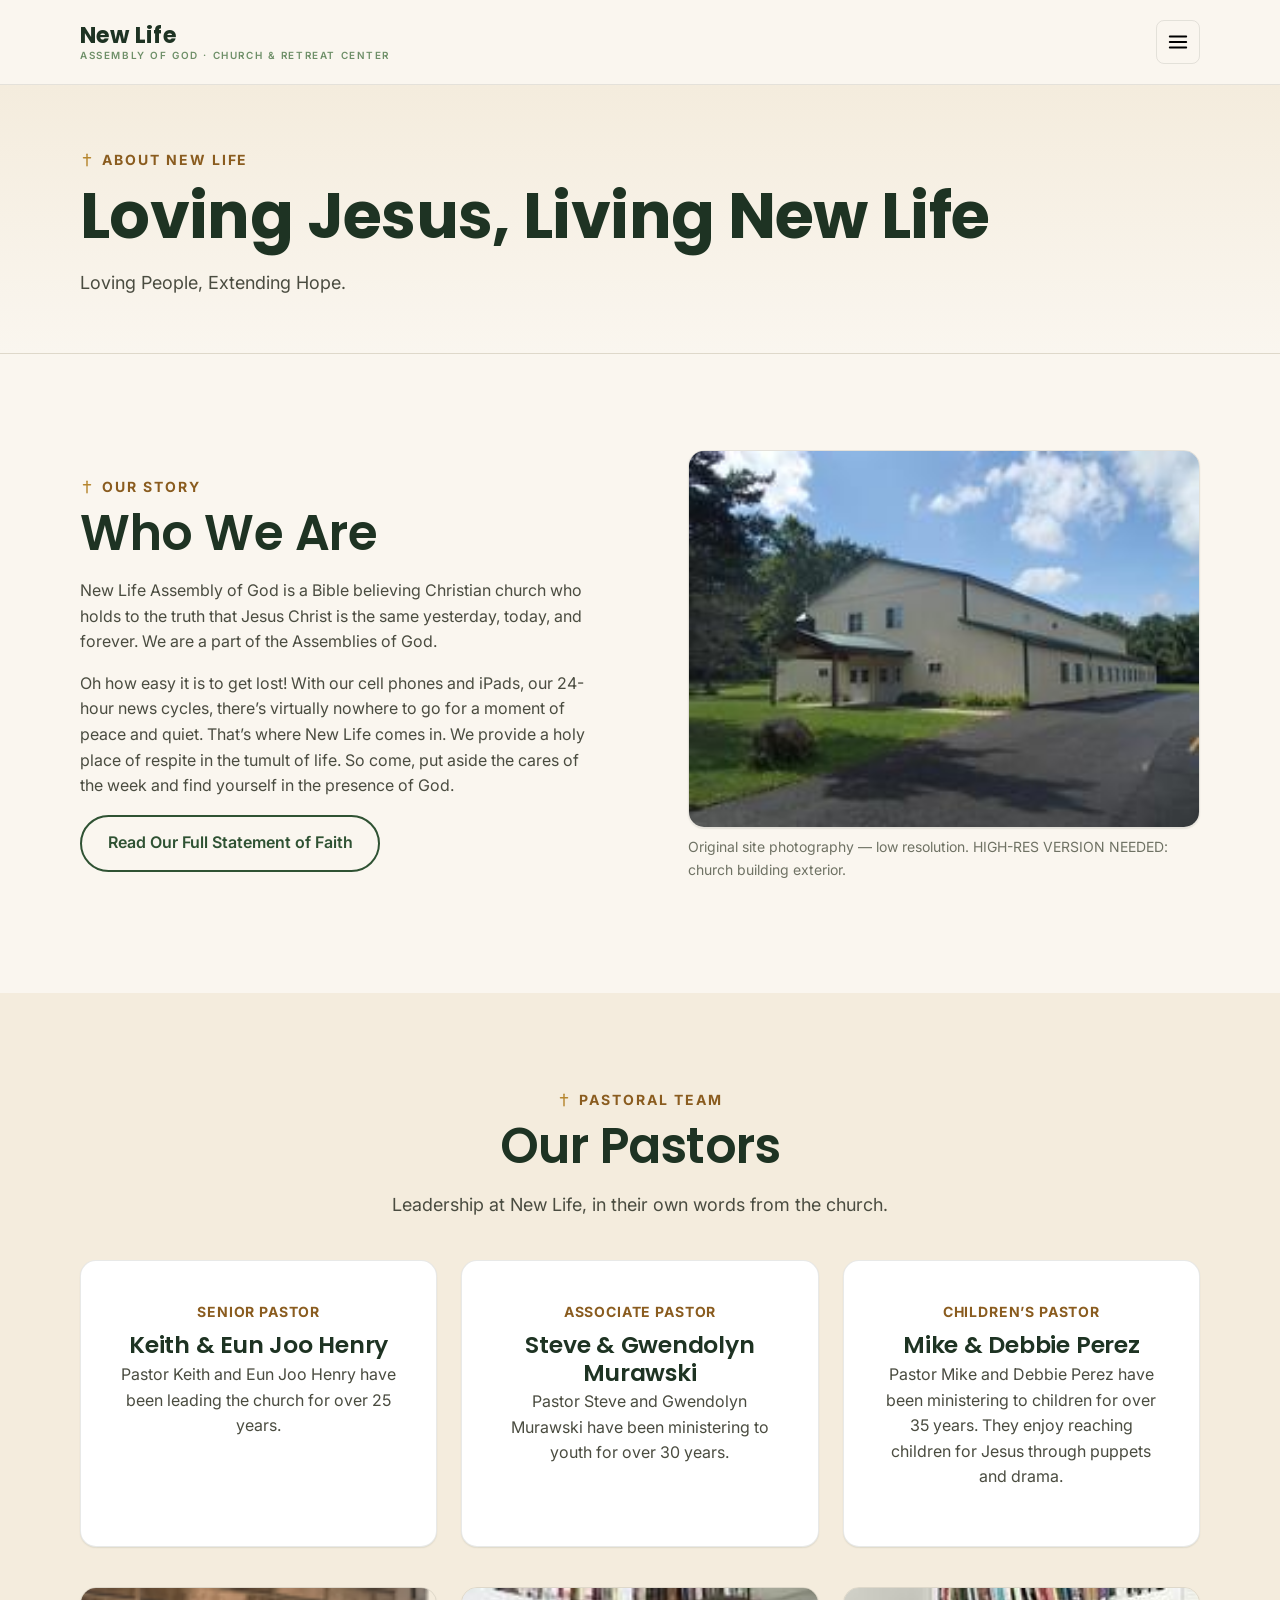
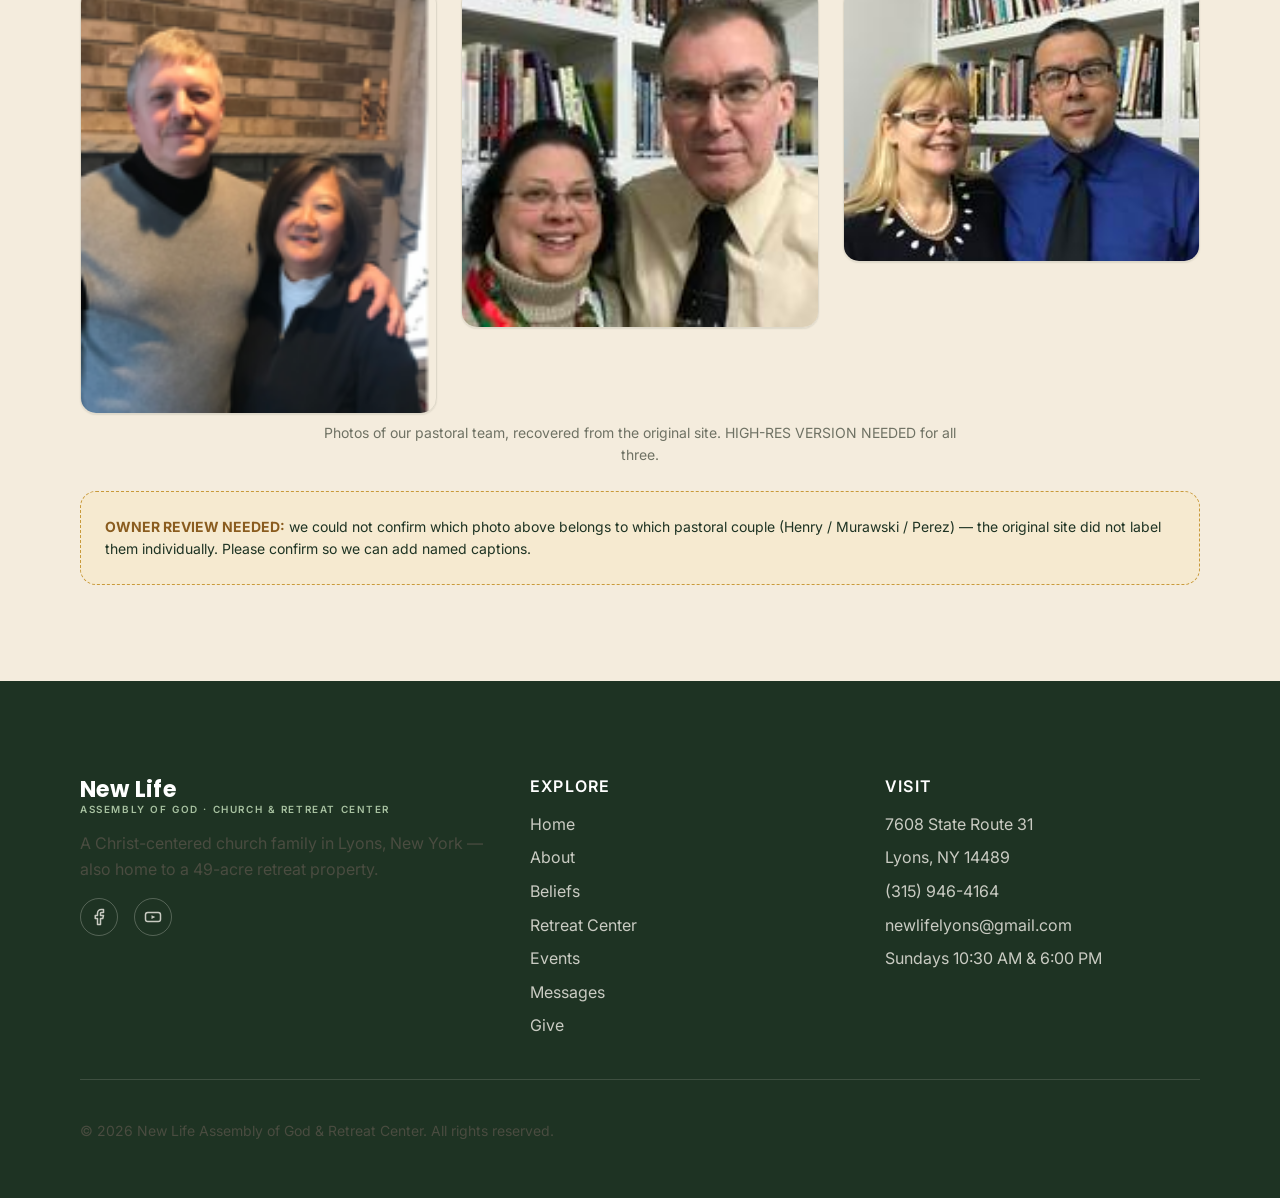
==== about.html @ dd14c6ed "Phase 2: recover and migrate real content from the original site Rebuilt the site's information arch" ====
<!DOCTYPE html>
<html lang="en">
<head>
<meta charset="UTF-8">
<meta name="viewport" content="width=device-width, initial-scale=1.0">
<title>About Us | New Life Assembly of God & Retreat Center</title>
<meta name="description" content="New Life Assembly of God is a Bible believing Christian church, part of the Assemblies of God, in Lyons, NY. Meet our pastoral team.">
<link rel="canonical" href="https://newlifeaogandretreat.com/about.html">

<meta property="og:type" content="website">
<meta property="og:site_name" content="New Life Assembly of God &amp; Retreat Center">
<meta property="og:title" content="About Us | New Life Assembly of God & Retreat Center">
<meta property="og:description" content="New Life Assembly of God is a Bible believing Christian church, part of the Assemblies of God, in Lyons, NY. Meet our pastoral team.">
<meta property="og:url" content="https://newlifeaogandretreat.com/about.html">
<meta property="og:image" content="assets/img/church-building-exterior.jpg">
<meta name="twitter:card" content="summary">

<link rel="icon" type="image/svg+xml" href="assets/img/favicon.svg">
<meta name="theme-color" content="#b6862f">

<link rel="preconnect" href="https://fonts.googleapis.com">
<link rel="preconnect" href="https://fonts.gstatic.com" crossorigin>
<link href="https://fonts.googleapis.com/css2?family=Poppins:wght@500;600;700;800&family=Inter:wght@400;500;600;700&display=swap" rel="stylesheet">

<link rel="stylesheet" href="assets/css/style.css">
</head>
<body id="top">
<a class="skip-link" href="#main">Skip to main content</a>

<header class="site-header">
  <div class="container">
    <a class="brand" href="index.html">
      <span class="brand-name">New Life</span>
      <span class="brand-sub">Assembly of God &middot; Church &amp; Retreat Center</span>
    </a>

    <button class="nav-toggle" id="navToggle" aria-expanded="false" aria-controls="primaryNav" aria-label="Open menu">
      <svg class="icon-open" viewBox="0 0 24 24" fill="none" stroke="currentColor" stroke-width="2" stroke-linecap="round"><line x1="3" y1="6" x2="21" y2="6"/><line x1="3" y1="12" x2="21" y2="12"/><line x1="3" y1="18" x2="21" y2="18"/></svg>
      <svg class="icon-close" viewBox="0 0 24 24" fill="none" stroke="currentColor" stroke-width="2" stroke-linecap="round"><line x1="5" y1="5" x2="19" y2="19"/><line x1="19" y1="5" x2="5" y2="19"/></svg>
    </button>

    <nav class="primary-nav" id="primaryNav" aria-label="Primary">
      <ul>
        <li><a href="about.html" aria-current="page">About</a></li>
        <li><a href="beliefs.html">Beliefs</a></li>
        <li><a href="retreat-center.html">Retreat Center</a></li>
        <li><a href="events.html">Events</a></li>
        <li><a href="messages.html">Messages</a></li>
        <li><a href="give.html">Give</a></li>
        <li><a href="contact.html">Contact</a></li>
        <li class="nav-cta"><a class="btn btn-primary" href="index.html#visit">Plan Your Visit</a></li>
      </ul>
    </nav>
  </div>
</header>

<main id="main">

  <section class="page-hero">
    <div class="container">
      <div class="eyebrow-row"><svg class="cross-icon" aria-hidden="true" viewBox="0 0 24 24" fill="none" stroke="currentColor" stroke-width="2.5" stroke-linecap="round"><path d="M12 2v20"/><path d="M6 8h12"/></svg><p class="eyebrow">About New Life</p></div>
      <h1>Loving Jesus, Living New Life</h1>
      <p class="lede">Loving People, Extending Hope.</p>
    </div>
  </section>

  <section>
    <div class="container split">
      <div>
        <div class="eyebrow-row"><svg class="cross-icon" aria-hidden="true" viewBox="0 0 24 24" fill="none" stroke="currentColor" stroke-width="2.5" stroke-linecap="round"><path d="M12 2v20"/><path d="M6 8h12"/></svg><p class="eyebrow">Our Story</p></div>
        <h2>Who We Are</h2>
        <p>New Life Assembly of God is a Bible believing Christian church who holds to the truth that Jesus Christ is the same yesterday, today, and forever. We are a part of the Assemblies of God.</p>
        <p>Oh how easy it is to get lost! With our cell phones and iPads, our 24-hour news cycles, there&rsquo;s virtually nowhere to go for a moment of peace and quiet. That&rsquo;s where New Life comes in. We provide a holy place of respite in the tumult of life. So come, put aside the cares of the week and find yourself in the presence of God.</p>
        <a class="btn btn-outline-dark" href="beliefs.html">Read Our Full Statement of Faith</a>
      </div>
      <div>
        <img class="real-photo" src="assets/img/church-building-exterior.jpg" alt="New Life Assembly of God church building exterior" width="228" height="168">
        <p class="photo-note">Original site photography &mdash; low resolution. HIGH-RES VERSION NEEDED: church building exterior.</p>
      </div>
    </div>
  </section>

  <section class="section-alt">
    <div class="container">
      <div class="section-head center">
        <div class="eyebrow-row" style="justify-content:center;"><svg class="cross-icon" aria-hidden="true" viewBox="0 0 24 24" fill="none" stroke="currentColor" stroke-width="2.5" stroke-linecap="round"><path d="M12 2v20"/><path d="M6 8h12"/></svg><p class="eyebrow">Pastoral Team</p></div>
        <h2>Our Pastors</h2>
        <p class="lede">Leadership at New Life, in their own words from the church.</p>
      </div>
      <div class="grid grid-3">
        <div class="card person-card">
          <span class="role">Senior Pastor</span>
          <h3>Keith &amp; Eun Joo Henry</h3>
          <p>Pastor Keith and Eun Joo Henry have been leading the church for over 25 years.</p>
        </div>
        <div class="card person-card">
          <span class="role">Associate Pastor</span>
          <h3>Steve &amp; Gwendolyn Murawski</h3>
          <p>Pastor Steve and Gwendolyn Murawski have been ministering to youth for over 30 years.</p>
        </div>
        <div class="card person-card">
          <span class="role">Children&rsquo;s Pastor</span>
          <h3>Mike &amp; Debbie Perez</h3>
          <p>Pastor Mike and Debbie Perez have been ministering to children for over 35 years. They enjoy reaching children for Jesus through puppets and drama.</p>
        </div>
      </div>

      <div class="grid grid-3" style="margin-top: var(--space-lg);">
        <img class="real-photo" src="assets/img/pastoral-team-1.png" alt="A pastoral couple from New Life Assembly of God" width="138" height="165">
        <img class="real-photo" src="assets/img/pastoral-team-2.jpg" alt="A pastoral couple from New Life Assembly of God" width="151" height="144">
        <img class="real-photo" src="assets/img/pastoral-team-3.jpg" alt="A pastoral couple from New Life Assembly of God" width="190" height="146">
      </div>
      <p class="photo-note" style="text-align:center; max-width: 40rem; margin-inline:auto;">Photos of our pastoral team, recovered from the original site. HIGH-RES VERSION NEEDED for all three.</p>

      <div class="verify-note" style="margin-top: var(--space-md);">
        <strong>OWNER REVIEW NEEDED:</strong> we could not confirm which photo above belongs to which pastoral couple (Henry / Murawski / Perez) &mdash; the original site did not label them individually. Please confirm so we can add named captions.
      </div>
    </div>
  </section>
</main>

<footer class="site-footer">
  <div class="container">
    <div class="footer-grid">
      <div class="footer-col">
        <a class="brand" href="index.html">
          <span class="brand-name">New Life</span>
          <span class="brand-sub">Assembly of God &middot; Church &amp; Retreat Center</span>
        </a>
        <p style="margin-top: var(--space-sm);">A Christ-centered church family in Lyons, New York &mdash; also home to a 49-acre retreat property.</p>
        <div class="social-links">
          <a href="https://www.facebook.com/pages/New-Life-Assembly-of-God-Lyons/845455338828085" target="_blank" rel="noopener" aria-label="New Life Assembly of God on Facebook">
            <svg viewBox="0 0 24 24" fill="none" stroke="currentColor" stroke-width="2" stroke-linecap="round" stroke-linejoin="round"><path d="M18 2h-3a5 5 0 0 0-5 5v3H7v4h3v8h4v-8h3l1-4h-4V7a1 1 0 0 1 1-1h3Z"/></svg>
          </a>
          <a href="https://www.youtube.com/channel/UCfI6z831PPhK5JsShmRE4Fg" target="_blank" rel="noopener" aria-label="New Life Assembly of God on YouTube">
            <svg viewBox="0 0 24 24" fill="none" stroke="currentColor" stroke-width="2" stroke-linecap="round" stroke-linejoin="round"><rect x="2" y="6" width="20" height="12" rx="3"/><path d="M10 9.5v5l5-2.5Z" fill="currentColor" stroke="none"/></svg>
          </a>
        </div>
      </div>
      <div class="footer-col">
        <h3>Explore</h3>
        <ul>
          <li><a href="index.html">Home</a></li>
          <li><a href="about.html">About</a></li>
          <li><a href="beliefs.html">Beliefs</a></li>
          <li><a href="retreat-center.html">Retreat Center</a></li>
          <li><a href="events.html">Events</a></li>
          <li><a href="messages.html">Messages</a></li>
          <li><a href="give.html">Give</a></li>
        </ul>
      </div>
      <div class="footer-col">
        <h3>Visit</h3>
        <ul>
          <li>7608 State Route 31</li>
          <li>Lyons, NY 14489</li>
          <li><a href="tel:+13159464164">(315) 946-4164</a></li>
          <li><a href="mailto:newlifelyons@gmail.com">newlifelyons@gmail.com</a></li>
          <li>Sundays 10:30 AM &amp; 6:00 PM</li>
        </ul>
      </div>
    </div>
    <div class="footer-bottom">
      <p>&copy; <span id="year"></span> New Life Assembly of God &amp; Retreat Center. All rights reserved.</p>
    </div>
  </div>
</footer>

<script src="assets/js/main.js"></script>
</body>
</html>
---- assets/css/style.css ----
/* =========================================================
   New Life Assembly of God & Retreat Center — Design System
   ========================================================= */

:root {
  /* --- Color palette ---
     Warm cream/neutral is the dominant ground. Gold is the primary brand
     accent (faith, warmth, the cross). Forest green is a supporting
     secondary color only — used sparingly so the site reads as a church
     first, not a nature/retreat brand. */
  --color-forest-900: #1e3323;
  --color-forest-800: #244027;
  --color-forest-700: #2f5233;
  --color-forest-600: #3c6640;
  --color-sage-500: #6e8f68;
  --color-sage-300: #a7c1a0;
  --color-sage-100: #e6eee2;
  --color-gold-800: #8a5c1f;
  --color-gold-700: #a06d1f;
  --color-gold-600: #b6862f;
  --color-gold-500: #c99a3a;
  --color-gold-200: #ecd8a8;
  --color-gold-100: #f6ead0;
  --color-cream-50: #faf6ef;
  --color-cream-100: #f4ecdd;
  --color-cream-200: #ece0c9;
  --color-sand-300: #ddcda6;
  --color-ink-900: #24261f;
  --color-ink-700: #4a4c40;
  --color-ink-500: #6f7264;
  --color-white: #ffffff;
  --color-border: rgba(36, 38, 31, 0.1);

  /* --- Typography ---
     Poppins: a warm, confident geometric sans for headlines — friendly and
     contemporary rather than editorial/outdoorsy. Inter carries body copy
     for maximum readability. */
  --font-display: "Poppins", "Inter", -apple-system, BlinkMacSystemFont, "Segoe UI", sans-serif;
  --font-body: "Inter", -apple-system, BlinkMacSystemFont, "Segoe UI", sans-serif;

  --fs-900: clamp(2.5rem, 1.9rem + 2.6vw, 4.25rem);
  --fs-800: clamp(2rem, 1.6rem + 1.8vw, 3.15rem);
  --fs-700: clamp(1.5rem, 1.3rem + 0.9vw, 2.1rem);
  --fs-600: clamp(1.25rem, 1.15rem + 0.4vw, 1.5rem);
  --fs-500: 1.125rem;
  --fs-400: 1rem;
  --fs-300: 0.875rem;

  /* --- Spacing scale --- */
  --space-3xs: 0.25rem;
  --space-2xs: 0.5rem;
  --space-xs: 0.75rem;
  --space-sm: 1rem;
  --space-md: 1.5rem;
  --space-lg: 2.5rem;
  --space-xl: 4rem;
  --space-2xl: 6rem;
  --space-3xl: 8rem;

  /* --- Shape / elevation --- */
  --radius-sm: 8px;
  --radius-md: 16px;
  --radius-lg: 28px;
  --shadow-sm: 0 1px 2px rgba(30, 51, 35, 0.06), 0 1px 1px rgba(30, 51, 35, 0.04);
  --shadow-md: 0 12px 32px -12px rgba(30, 51, 35, 0.22);
  --shadow-lg: 0 24px 60px -20px rgba(30, 51, 35, 0.28);

  --content-max: 1200px;
  --transition: 200ms ease;
}

/* --- Reset --- */
*, *::before, *::after { box-sizing: border-box; }
html { scroll-behavior: smooth; overflow-x: hidden; }
@media (prefers-reduced-motion: reduce) {
  html { scroll-behavior: auto; }
  *, *::before, *::after {
    animation-duration: 0.001ms !important;
    animation-iteration-count: 1 !important;
    transition-duration: 0.001ms !important;
    scroll-behavior: auto !important;
  }
}

body {
  margin: 0;
  overflow-x: hidden;
  font-family: var(--font-body);
  font-size: var(--fs-400);
  line-height: 1.6;
  color: var(--color-ink-900);
  background: var(--color-cream-50);
  -webkit-font-smoothing: antialiased;
}

img { max-width: 100%; display: block; }
svg { display: block; }

h1, h2, h3, h4 {
  font-family: var(--font-display);
  color: var(--color-forest-900);
  line-height: 1.15;
  margin: 0 0 var(--space-sm);
  font-weight: 600;
  letter-spacing: -0.01em;
}
h1 { font-size: var(--fs-900); font-weight: 700; }
h2 { font-size: var(--fs-800); }
h3 { font-size: var(--fs-600); }
p { margin: 0 0 var(--space-sm); color: var(--color-ink-700); }
a { color: inherit; }

.container {
  width: 100%;
  max-width: var(--content-max);
  margin-inline: auto;
  padding-inline: var(--space-md);
}

@media (min-width: 768px) {
  .container { padding-inline: var(--space-lg); }
}

section { padding-block: var(--space-2xl); }
.section-tight { padding-block: var(--space-xl); }

.section-head {
  max-width: 46rem;
  margin-bottom: var(--space-lg);
}
.section-head.center { margin-inline: auto; text-align: center; }

.eyebrow {
  display: inline-block;
  font-family: var(--font-body);
  font-size: var(--fs-300);
  font-weight: 700;
  letter-spacing: 0.14em;
  text-transform: uppercase;
  color: var(--color-gold-800);
  margin-bottom: var(--space-2xs);
}

.lede {
  font-size: var(--fs-500);
  color: var(--color-ink-700);
}

/* --- Buttons --- */
.btn {
  display: inline-flex;
  align-items: center;
  gap: var(--space-2xs);
  font-family: var(--font-body);
  font-weight: 600;
  font-size: var(--fs-400);
  text-decoration: none;
  padding: 0.85em 1.6em;
  border-radius: 999px;
  border: 2px solid transparent;
  cursor: pointer;
  transition: transform var(--transition), background var(--transition), color var(--transition), border-color var(--transition);
}
.btn:active { transform: translateY(1px); }
.btn-primary {
  background: var(--color-gold-500);
  color: var(--color-forest-900);
}
.btn-primary:hover { background: var(--color-gold-600); }
.btn-outline {
  background: transparent;
  border-color: currentColor;
  color: inherit;
}
.btn-outline:hover { background: rgba(255,255,255,0.12); }
.btn-outline-dark {
  background: transparent;
  border-color: var(--color-forest-700);
  color: var(--color-forest-700);
}
.btn-outline-dark:hover { background: var(--color-sage-100); }

/* Visible focus states everywhere */
a:focus-visible,
button:focus-visible,
.btn:focus-visible,
input:focus-visible,
[tabindex]:focus-visible {
  outline: 3px solid var(--color-gold-500);
  outline-offset: 3px;
  border-radius: 4px;
}
.skip-link {
  position: absolute;
  left: -9999px;
  top: 0;
  background: var(--color-forest-900);
  color: var(--color-white);
  padding: 0.75em 1.25em;
  z-index: 1000;
  border-radius: 0 0 var(--radius-sm) 0;
}
.skip-link:focus {
  left: 0;
}

/* =========================================================
   Header / Navigation
   ========================================================= */
.site-header {
  position: sticky;
  top: 0;
  z-index: 100;
  border-bottom: 1px solid var(--color-border);
}
/* backdrop-filter lives on a pseudo-element, not .site-header itself,
   because backdrop-filter (like transform/filter) makes an element a
   containing block for its position:fixed descendants. .primary-nav
   (the mobile nav drawer) is fixed and nested inside .site-header, so
   putting backdrop-filter directly on .site-header silently broke its
   off-canvas translateX(100%) math, doubling the page's scroll width. */
.site-header::before {
  content: "";
  position: absolute;
  inset: 0;
  z-index: -1;
  background: rgba(250, 246, 239, 0.92);
  backdrop-filter: saturate(140%) blur(8px);
}
.site-header .container {
  display: flex;
  align-items: center;
  justify-content: space-between;
  min-height: 84px;
}

.brand {
  display: flex;
  flex-direction: column;
  text-decoration: none;
  color: var(--color-forest-900);
  line-height: 1.1;
}
.brand-name {
  font-family: var(--font-display);
  font-weight: 700;
  font-size: 1.4rem;
  letter-spacing: 0.01em;
}
.brand-sub {
  font-size: 0.62rem;
  font-weight: 600;
  letter-spacing: 0.16em;
  text-transform: uppercase;
  color: var(--color-sage-500);
  margin-top: 2px;
}

.nav-toggle {
  display: inline-flex;
  align-items: center;
  justify-content: center;
  width: 44px;
  height: 44px;
  background: transparent;
  border: 1px solid var(--color-border);
  border-radius: var(--radius-sm);
  cursor: pointer;
}
.nav-toggle svg { width: 22px; height: 22px; }
.nav-toggle .icon-close { display: none; }
.nav-toggle[aria-expanded="true"] .icon-open { display: none; }
.nav-toggle[aria-expanded="true"] .icon-close { display: block; }

.primary-nav {
  position: fixed;
  inset: 84px 0 0 0;
  background: var(--color-cream-50);
  padding: var(--space-lg) var(--space-md);
  transform: translateX(100%);
  transition: transform var(--transition);
  overflow-y: auto;
}
.primary-nav.is-open { transform: translateX(0); }
.primary-nav ul {
  list-style: none;
  margin: 0;
  padding: 0;
  display: flex;
  flex-direction: column;
  gap: var(--space-xs);
}
.primary-nav a {
  display: block;
  text-decoration: none;
  font-family: var(--font-display);
  font-size: var(--fs-600);
  color: var(--color-forest-900);
  padding: var(--space-2xs) 0;
  border-bottom: 1px solid var(--color-border);
}
.primary-nav .nav-cta { margin-top: var(--space-md); }

/* Desktop nav needs room for the brand lockup + 7 links + CTA on one
   line. Below this width we intentionally show the mobile menu instead
   of letting labels wrap or the row overflow. */
@media (min-width: 1300px) {
  .nav-toggle { display: none; }
  .brand { flex-shrink: 0; }
  .primary-nav {
    position: static;
    inset: auto;
    transform: none;
    background: transparent;
    padding: 0;
    overflow: visible;
  }
  .primary-nav ul {
    flex-direction: row;
    flex-wrap: nowrap;
    align-items: center;
    gap: 1.5rem;
  }
  .primary-nav ul li { flex-shrink: 0; }
  .primary-nav a {
    font-family: var(--font-body);
    font-size: var(--fs-400);
    font-weight: 600;
    border-bottom: none;
    padding: 0;
    position: relative;
    white-space: nowrap;
  }
  .primary-nav a::after {
    content: "";
    position: absolute;
    left: 0; right: 0; bottom: -6px;
    height: 2px;
    background: var(--color-gold-500);
    transform: scaleX(0);
    transition: transform var(--transition);
  }
  .primary-nav a:hover::after,
  .primary-nav a:focus-visible::after { transform: scaleX(1); }
  .primary-nav .nav-cta {
    margin-top: 0;
    flex-shrink: 0;
  }
  .primary-nav .nav-cta .btn {
    padding: 0.7em 1.4em;
    white-space: nowrap;
  }
}

body.nav-open { overflow: hidden; }

/* =========================================================
   Hero — warm, light, church-first (not a nature backdrop)
   ========================================================= */
.hero {
  position: relative;
  overflow: hidden;
  background: linear-gradient(180deg, var(--color-cream-100) 0%, var(--color-cream-50) 100%);
  color: var(--color-ink-900);
  padding-block: var(--space-2xl) var(--space-xl);
}
.hero-grid {
  display: grid;
  gap: var(--space-xl);
  grid-template-columns: 1fr;
  align-items: center;
}
@media (min-width: 900px) {
  .hero-grid { grid-template-columns: 1.05fr 0.95fr; gap: var(--space-2xl); }
}
.hero-inner { max-width: 34rem; }
.hero h1 { color: var(--color-forest-900); }
.hero .lede { color: var(--color-ink-700); }
.hero-actions {
  display: flex;
  flex-wrap: wrap;
  gap: var(--space-sm);
  margin-top: var(--space-md);
}

.hero-facts {
  margin-top: var(--space-xl);
  display: grid;
  gap: var(--space-md);
  grid-template-columns: 1fr;
  border-top: 1px solid var(--color-border);
  padding-top: var(--space-lg);
}
.hero-fact { display: flex; gap: var(--space-sm); align-items: flex-start; }
.hero-fact svg { flex-shrink: 0; width: 22px; height: 22px; color: var(--color-gold-600); margin-top: 3px; }
.hero-fact h3 { color: var(--color-forest-900); font-size: var(--fs-500); margin-bottom: 0.15em; }
.hero-fact p { color: var(--color-ink-500); margin: 0; font-size: var(--fs-300); }

@media (min-width: 700px) {
  .hero-facts { grid-template-columns: repeat(3, 1fr); }
}

/* --- Eyebrow with small cross accent (reinforces "this is a church") --- */
.eyebrow-row {
  display: flex;
  align-items: center;
  gap: 0.5em;
  margin-bottom: var(--space-2xs);
}
.eyebrow-row .eyebrow { margin-bottom: 0; min-width: 0; }
.cross-icon { width: 14px; height: 14px; color: var(--color-gold-600); flex-shrink: 0; }

/* =========================================================
   Service invitation strip
   ========================================================= */
.invite-strip {
  background: var(--color-gold-500);
  color: var(--color-forest-900);
  padding-block: var(--space-md);
}
.invite-strip .container {
  display: flex;
  flex-wrap: wrap;
  align-items: center;
  justify-content: space-between;
  gap: var(--space-sm);
}
.invite-strip p {
  margin: 0;
  font-family: var(--font-display);
  font-size: var(--fs-600);
  color: var(--color-forest-900);
}

/* =========================================================
   Cards / grids
   ========================================================= */
.grid {
  display: grid;
  gap: var(--space-md);
  grid-template-columns: 1fr;
}
@media (min-width: 640px) {
  .grid-2 { grid-template-columns: repeat(2, 1fr); }
}
@media (min-width: 900px) {
  .grid-3 { grid-template-columns: repeat(3, 1fr); }
  .grid-4 { grid-template-columns: repeat(4, 1fr); }
}

.card {
  background: var(--color-white);
  border-radius: var(--radius-md);
  padding: var(--space-lg);
  box-shadow: var(--shadow-sm);
  border: 1px solid var(--color-border);
  transition: box-shadow var(--transition), transform var(--transition);
}
.card:hover { box-shadow: var(--shadow-md); transform: translateY(-2px); }
.card-icon {
  width: 48px;
  height: 48px;
  display: flex;
  align-items: center;
  justify-content: center;
  border-radius: var(--radius-sm);
  background: var(--color-sage-100);
  color: var(--color-forest-700);
  margin-bottom: var(--space-sm);
}
.card-icon svg { width: 24px; height: 24px; }

.step-card { position: relative; }
.step-number {
  font-family: var(--font-display);
  font-size: var(--fs-700);
  color: var(--color-sage-300);
  margin-bottom: var(--space-2xs);
}

/* --- Section variants --- */
.section-alt { background: var(--color-cream-100); }

/* Retreat Center: intentionally lighter/quieter than the church sections
   above it — supporting story, not the lead identity. */
.section-soft { background: var(--color-cream-100); }
.section-compact { padding-block: var(--space-xl); }

.split {
  display: grid;
  gap: var(--space-lg);
  align-items: center;
  grid-template-columns: 1fr;
}
@media (min-width: 900px) {
  .split { grid-template-columns: 1fr 1fr; gap: var(--space-2xl); }
  .split.reverse > *:first-child { order: 2; }
}
.split-narrow {
  grid-template-columns: 1fr;
}
@media (min-width: 900px) {
  .split-narrow { grid-template-columns: 0.85fr 1.15fr; gap: var(--space-xl); }
}

/* --- Photo placeholder slot ---
   Stands in for real photography. Swap by replacing the element's
   contents with an <img>; keep the aspect-ratio and radius. */
.photo-slot {
  position: relative;
  border-radius: var(--radius-lg);
  overflow: hidden;
  aspect-ratio: var(--slot-ratio, 4 / 3);
  background: var(--color-cream-200);
  border: 1.5px dashed var(--color-sand-300);
  display: flex;
  flex-direction: column;
  align-items: center;
  justify-content: center;
  gap: var(--space-2xs);
  color: var(--color-ink-500);
  box-shadow: var(--shadow-sm);
}
.photo-slot svg { width: 34px; height: 34px; opacity: 0.6; }
.photo-slot span {
  font-size: var(--fs-300);
  font-weight: 600;
  letter-spacing: 0.04em;
  text-transform: uppercase;
  text-align: center;
  padding-inline: var(--space-md);
}
.photo-slot.photo-slot-hero { --slot-ratio: 5 / 6; }
@media (min-width: 900px) {
  .photo-slot.photo-slot-hero { --slot-ratio: 4 / 5; }
}
.photo-slot.photo-slot-wide { --slot-ratio: 16 / 10; }

/* --- Compact amenity list (Retreat Center) --- */
.amenity-list {
  list-style: none;
  margin: var(--space-md) 0;
  padding: 0;
  display: flex;
  flex-wrap: wrap;
  gap: var(--space-sm) var(--space-lg);
}
.amenity-item {
  display: flex;
  align-items: center;
  gap: var(--space-2xs);
  font-size: var(--fs-300);
  font-weight: 600;
  color: var(--color-forest-800);
}
.amenity-item svg { width: 18px; height: 18px; color: var(--color-sage-500); flex-shrink: 0; }

/* --- Placeholder notice (for unverified content areas) --- */
.placeholder-card {
  border: 1.5px dashed var(--color-sage-500);
  background: var(--color-sage-100);
  border-radius: var(--radius-md);
  padding: var(--space-lg);
  text-align: center;
}
.placeholder-card p { color: var(--color-forest-800); }
.placeholder-card .eyebrow { color: var(--color-forest-700); }

/* =========================================================
   Location / contact
   ========================================================= */
.contact-grid {
  display: grid;
  gap: var(--space-lg);
  grid-template-columns: 1fr;
}
@media (min-width: 900px) {
  .contact-grid { grid-template-columns: 1fr 1.2fr; }
}
.contact-list {
  list-style: none;
  margin: 0 0 var(--space-md);
  padding: 0;
  display: flex;
  flex-direction: column;
  gap: var(--space-md);
}
.contact-list li { display: flex; gap: var(--space-sm); align-items: flex-start; }
.contact-list svg { width: 22px; height: 22px; flex-shrink: 0; color: var(--color-gold-600); margin-top: 2px; }
.contact-list a { text-decoration: underline; text-underline-offset: 3px; }
.map-frame {
  border: 0;
  width: 100%;
  height: 100%;
  min-height: 320px;
  border-radius: var(--radius-md);
  box-shadow: var(--shadow-sm);
}

/* =========================================================
   Footer
   ========================================================= */
.site-footer {
  background: var(--color-forest-900);
  color: rgba(250, 246, 239, 0.78);
  padding-block: var(--space-2xl) var(--space-lg);
}
.footer-grid {
  display: grid;
  gap: var(--space-lg);
  grid-template-columns: 1fr;
  padding-bottom: var(--space-lg);
  border-bottom: 1px solid rgba(250, 246, 239, 0.14);
}
@media (min-width: 700px) {
  .footer-grid { grid-template-columns: 1.3fr 1fr 1fr; }
}
.site-footer .brand-name { color: var(--color-white); }
.site-footer .brand-sub { color: var(--color-sage-300); }
.footer-col h3 {
  color: var(--color-white);
  font-size: var(--fs-400);
  font-family: var(--font-body);
  text-transform: uppercase;
  letter-spacing: 0.08em;
  margin-bottom: var(--space-sm);
}
.footer-col ul { list-style: none; margin: 0; padding: 0; display: flex; flex-direction: column; gap: var(--space-2xs); }
.footer-col a { text-decoration: none; }
.footer-col a:hover { text-decoration: underline; }
.footer-bottom {
  display: flex;
  flex-wrap: wrap;
  justify-content: space-between;
  gap: var(--space-sm);
  padding-top: var(--space-lg);
  font-size: var(--fs-300);
}
.social-links { display: flex; gap: var(--space-sm); }
.social-links a {
  display: inline-flex;
  width: 38px; height: 38px;
  align-items: center; justify-content: center;
  border-radius: 50%;
  border: 1px solid rgba(250, 246, 239, 0.25);
}
.social-links svg { width: 18px; height: 18px; }

.visually-hidden {
  position: absolute;
  width: 1px; height: 1px;
  overflow: hidden;
  clip: rect(0 0 0 0);
  white-space: nowrap;
}

@media (max-width: 480px) {
  h1 { font-size: var(--fs-800); }
}

/* =========================================================
   Interior page header (About, Beliefs, Retreat Center, etc.)
   ========================================================= */
.page-hero {
  background: linear-gradient(180deg, var(--color-cream-100) 0%, var(--color-cream-50) 100%);
  padding-block: var(--space-xl) var(--space-lg);
  border-bottom: 1px solid var(--color-border);
}
.page-hero .lede { max-width: 42rem; }
.breadcrumb {
  font-size: var(--fs-300);
  color: var(--color-ink-500);
  margin-bottom: var(--space-sm);
}
.breadcrumb a { color: var(--color-forest-800); text-decoration: underline; text-underline-offset: 2px; }

/* --- Real recovered photography (as opposed to .photo-slot placeholders) --- */
.real-photo {
  width: 100%;
  height: auto;
  border-radius: var(--radius-md);
  box-shadow: var(--shadow-sm);
  border: 1px solid var(--color-border);
}
.avatar-photo {
  width: 140px;
  height: 140px;
  object-fit: cover;
  border-radius: 50%;
  border: 3px solid var(--color-cream-50);
  box-shadow: var(--shadow-sm);
  margin-bottom: var(--space-sm);
}
.photo-note {
  font-size: var(--fs-300);
  color: var(--color-ink-500);
  margin-top: var(--space-2xs);
}

/* --- Pastoral / leadership cards --- */
.person-card { text-align: center; }
.person-card h3 { margin-bottom: 0.15em; }
.person-card .role {
  display: block;
  font-size: var(--fs-300);
  font-weight: 700;
  color: var(--color-gold-800);
  text-transform: uppercase;
  letter-spacing: 0.06em;
  margin-bottom: var(--space-2xs);
}

/* --- Statement of Faith list --- */
.faith-list {
  list-style: none;
  counter-reset: faith;
  margin: 0;
  padding: 0;
  display: flex;
  flex-direction: column;
  gap: var(--space-md);
}
.faith-list li {
  counter-increment: faith;
  display: flex;
  gap: var(--space-sm);
  padding-bottom: var(--space-md);
  border-bottom: 1px solid var(--color-border);
}
.faith-list li:last-child { border-bottom: none; padding-bottom: 0; }
.faith-list li::before {
  content: counter(faith);
  flex-shrink: 0;
  width: 2rem;
  height: 2rem;
  border-radius: 50%;
  background: var(--color-sage-100);
  color: var(--color-forest-800);
  font-family: var(--font-display);
  font-weight: 700;
  font-size: var(--fs-300);
  display: flex;
  align-items: center;
  justify-content: center;
}
.faith-list p { margin: 0; }

/* --- Simple rule/info list (Retreat Center policies, etc.) --- */
.info-list {
  margin: 0;
  padding-left: 1.25rem;
  display: flex;
  flex-direction: column;
  gap: var(--space-xs);
}
.info-list li { color: var(--color-ink-700); }

/* --- Verification callout: for links/info that need an owner check,
   not missing content --- */
.verify-note {
  border: 1.5px dashed var(--color-gold-500);
  background: var(--color-gold-100);
  border-radius: var(--radius-md);
  padding: var(--space-md);
  font-size: var(--fs-300);
  color: var(--color-forest-900);
}
.verify-note strong { color: var(--color-gold-800); }

/* --- Resource / link list (Messages page streaming platforms) --- */
.resource-list {
  list-style: none;
  margin: 0;
  padding: 0;
  display: flex;
  flex-direction: column;
  gap: var(--space-sm);
}
.resource-item {
  display: flex;
  align-items: center;
  justify-content: space-between;
  gap: var(--space-md);
  padding: var(--space-md);
  background: var(--color-white);
  border: 1px solid var(--color-border);
  border-radius: var(--radius-md);
}
.resource-item h3 { margin: 0 0 0.15em; }
.resource-item p { margin: 0; font-size: var(--fs-300); }
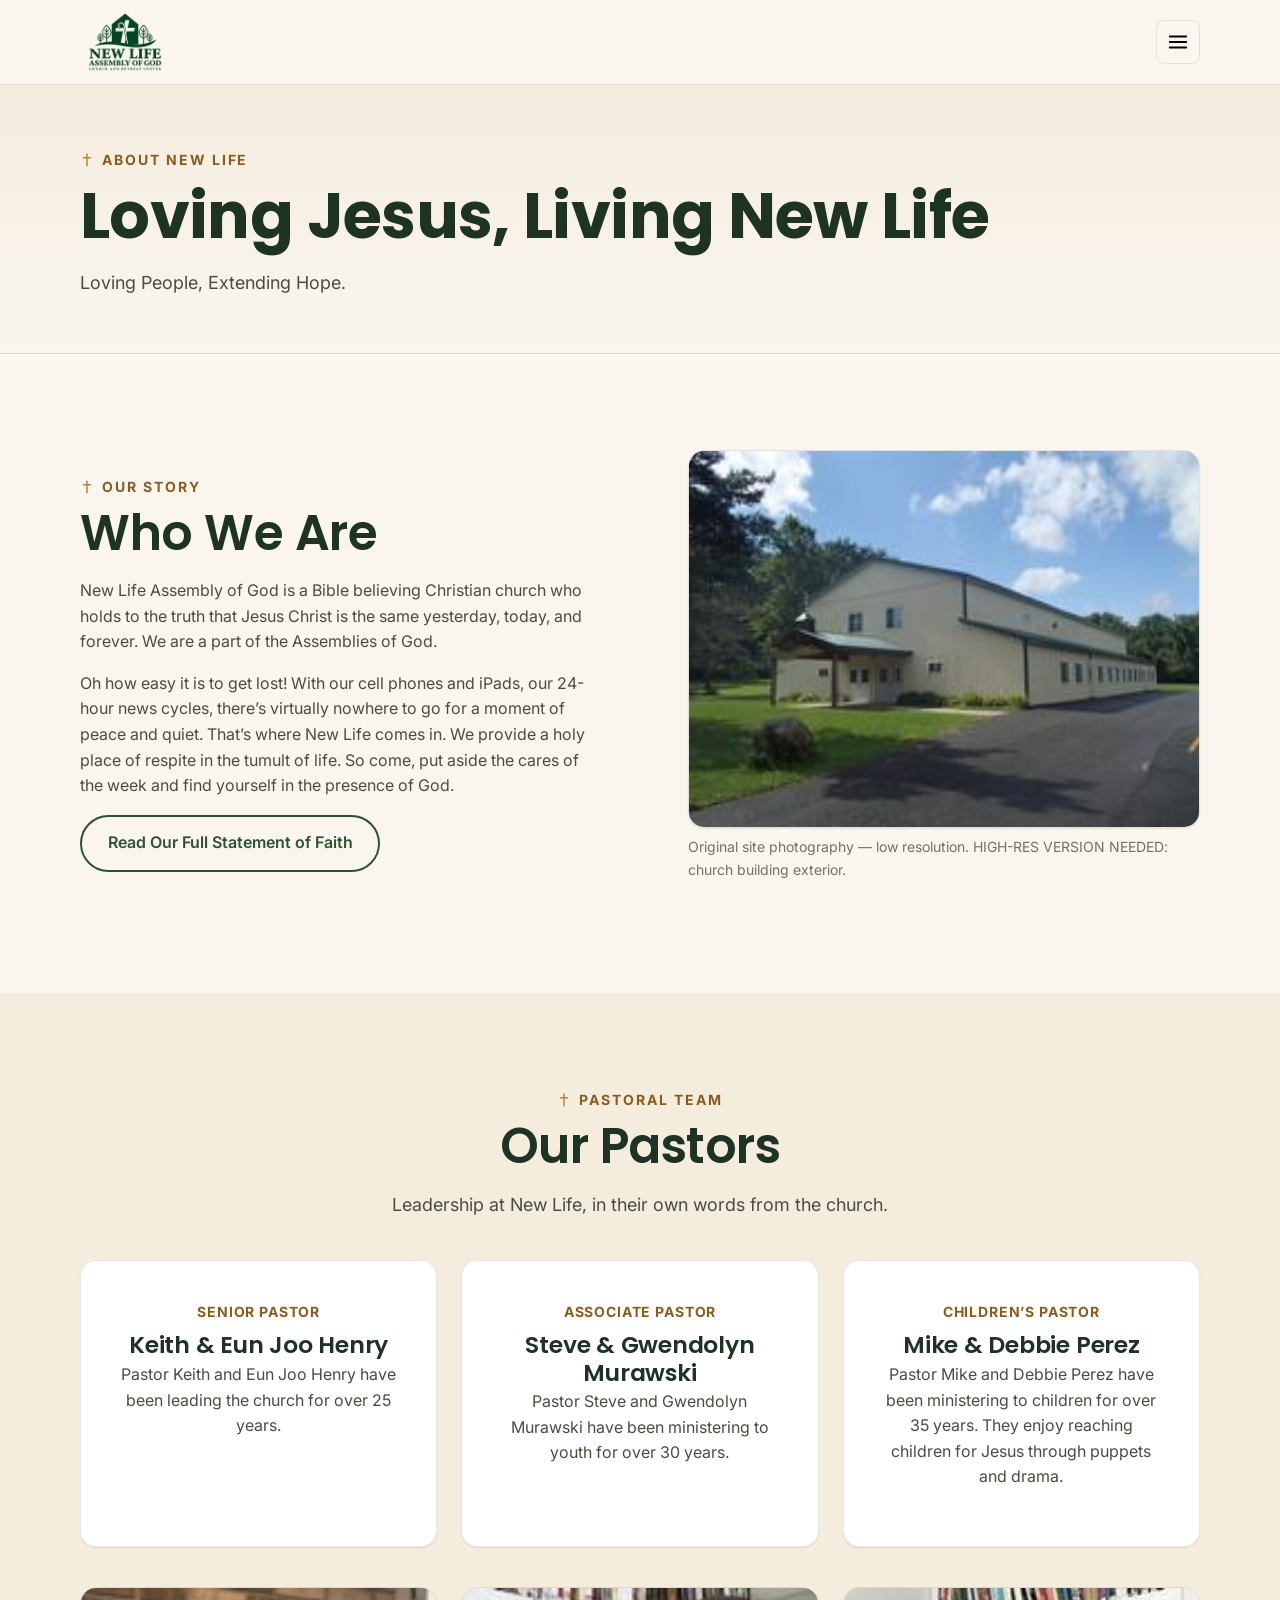
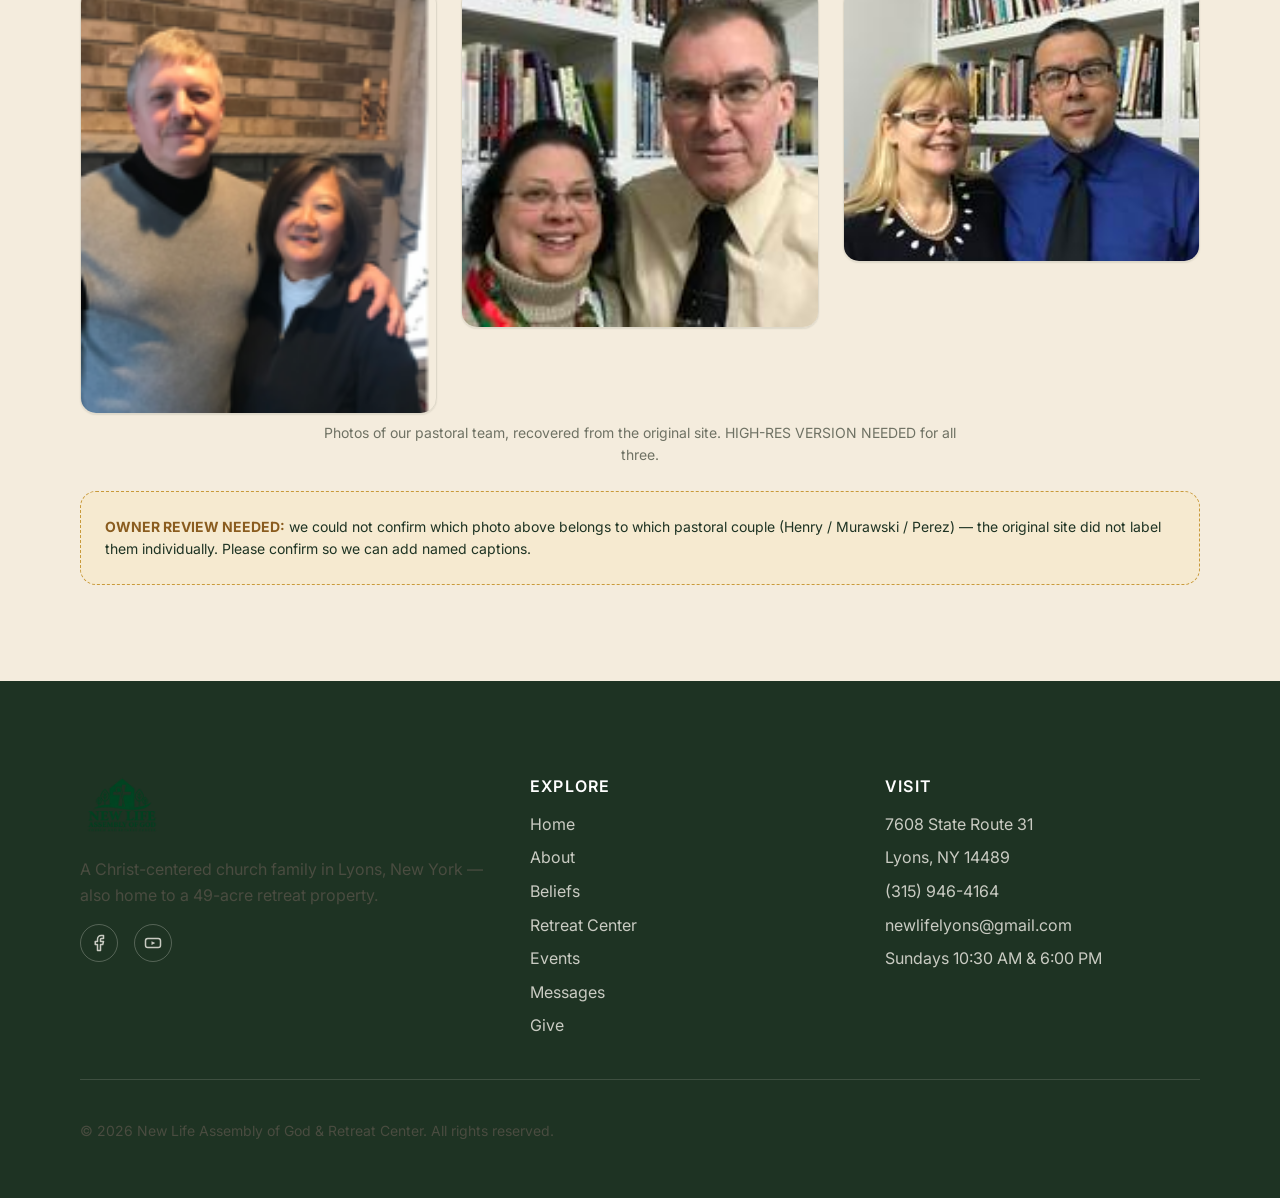
==== commit 69e274ff: "Update New Life branding and website assets Add the official logo and favicon across all pages, plac" ====
--- a/about.html
+++ b/about.html
@@ -15,7 +15,7 @@
 <meta property="og:image" content="assets/img/church-building-exterior.jpg">
 <meta name="twitter:card" content="summary">
 
-<link rel="icon" type="image/svg+xml" href="assets/img/favicon.svg">
+<link rel="icon" href="assets/img/logo/logo.ico" sizes="any">
 <meta name="theme-color" content="#b6862f">
 
 <link rel="preconnect" href="https://fonts.googleapis.com">
@@ -30,8 +30,7 @@
 <header class="site-header">
   <div class="container">
     <a class="brand" href="index.html">
-      <span class="brand-name">New Life</span>
-      <span class="brand-sub">Assembly of God &middot; Church &amp; Retreat Center</span>
+      <img class="brand-logo" src="assets/img/logo/logo.png" alt="New Life Assembly of God Church and Retreat Center" width="1536" height="1024">
     </a>
 
     <button class="nav-toggle" id="navToggle" aria-expanded="false" aria-controls="primaryNav" aria-label="Open menu">
@@ -124,9 +123,8 @@
     <div class="footer-grid">
       <div class="footer-col">
         <a class="brand" href="index.html">
-          <span class="brand-name">New Life</span>
-          <span class="brand-sub">Assembly of God &middot; Church &amp; Retreat Center</span>
-        </a>
+          <img class="brand-logo" src="assets/img/logo/logo.png" alt="New Life Assembly of God Church and Retreat Center" width="1536" height="1024">
+    </a>
         <p style="margin-top: var(--space-sm);">A Christ-centered church family in Lyons, New York &mdash; also home to a 49-acre retreat property.</p>
         <div class="social-links">
           <a href="https://www.facebook.com/pages/New-Life-Assembly-of-God-Lyons/845455338828085" target="_blank" rel="noopener" aria-label="New Life Assembly of God on Facebook">
--- a/assets/css/style.css
+++ b/assets/css/style.css
@@ -232,14 +232,29 @@
   align-items: center;
   justify-content: space-between;
   min-height: 84px;
+  gap: var(--space-sm);
 }
 
 .brand {
-  display: flex;
-  flex-direction: column;
+  display: inline-flex;
+  align-items: center;
   text-decoration: none;
   color: var(--color-forest-900);
   line-height: 1.1;
+  flex-shrink: 0;
+}
+.brand-logo {
+  display: block;
+  height: 52px;
+  width: auto;
+  max-width: min(240px, 58vw);
+  object-fit: contain;
+}
+@media (min-width: 900px) {
+  .brand-logo {
+    height: 60px;
+    max-width: 280px;
+  }
 }
 .brand-name {
   font-family: var(--font-display);
@@ -536,6 +551,28 @@
 }
 .photo-slot.photo-slot-wide { --slot-ratio: 16 / 10; }
 
+/* Filled photo slot: real image replaces placeholder icon/label */
+.photo-slot-filled {
+  border: none;
+  background: var(--color-cream-200);
+  box-shadow: var(--shadow-md);
+  padding: 0;
+}
+.photo-slot-filled > img {
+  position: absolute;
+  inset: 0;
+  width: 100%;
+  height: 100%;
+  object-fit: cover;
+  object-position: center 12%;
+  display: block;
+}
+@media (max-width: 899px) {
+  .photo-slot-hero.photo-slot-filled > img {
+    object-position: center 10%;
+  }
+}
+
 /* --- Compact amenity list (Retreat Center) --- */
 .amenity-list {
   list-style: none;
@@ -617,6 +654,11 @@
 }
 .site-footer .brand-name { color: var(--color-white); }
 .site-footer .brand-sub { color: var(--color-sage-300); }
+.site-footer .brand-logo {
+  height: 56px;
+  max-width: 260px;
+  border-radius: var(--radius-sm);
+}
 .footer-col h3 {
   color: var(--color-white);
   font-size: var(--fs-400);
@@ -788,3 +830,92 @@
 }
 .resource-item h3 { margin: 0 0 0.15em; }
 .resource-item p { margin: 0; font-size: var(--fs-300); }
+
+
+/* =========================================================
+   Retreat Center Use Policy
+   ========================================================= */
+.policy-steps {
+  list-style: none;
+  margin: 0 0 var(--space-lg);
+  padding: 0;
+  display: grid;
+  gap: var(--space-md);
+  grid-template-columns: 1fr;
+}
+@media (min-width: 800px) {
+  .policy-steps { grid-template-columns: repeat(4, 1fr); gap: var(--space-md); }
+}
+.policy-step {
+  display: flex;
+  gap: var(--space-sm);
+  align-items: flex-start;
+  background: var(--color-white);
+  border: 1px solid var(--color-border);
+  border-radius: var(--radius-md);
+  padding: var(--space-md);
+  box-shadow: var(--shadow-sm);
+}
+.policy-step-num {
+  font-family: var(--font-display);
+  font-weight: 700;
+  font-size: var(--fs-600);
+  color: var(--color-gold-600);
+  line-height: 1;
+  flex-shrink: 0;
+}
+.policy-step h3 {
+  margin: 0 0 0.25em;
+  font-size: var(--fs-500);
+}
+.policy-step p {
+  margin: 0;
+  font-size: var(--fs-300);
+}
+.policy-actions {
+  display: grid;
+  gap: var(--space-md);
+}
+@media (min-width: 900px) {
+  .policy-actions { grid-template-columns: 1.4fr 1fr; align-items: stretch; }
+}
+.policy-doc-card {
+  display: flex;
+  flex-wrap: wrap;
+  gap: var(--space-md);
+  align-items: center;
+  background: var(--color-cream-100);
+  border: 1px solid var(--color-border);
+  border-radius: var(--radius-md);
+  padding: var(--space-md) var(--space-lg);
+  box-shadow: var(--shadow-sm);
+}
+.policy-doc-icon {
+  width: 48px;
+  height: 48px;
+  border-radius: 12px;
+  background: var(--color-gold-100);
+  color: var(--color-gold-800);
+  display: inline-flex;
+  align-items: center;
+  justify-content: center;
+  flex-shrink: 0;
+}
+.policy-doc-icon svg { width: 26px; height: 26px; }
+.policy-doc-copy { flex: 1 1 180px; min-width: 0; }
+.policy-doc-copy h3 { margin: 0 0 0.2em; font-size: var(--fs-500); }
+.policy-doc-copy p { margin: 0; font-size: var(--fs-300); word-break: break-word; }
+.policy-doc-card .btn { flex-shrink: 0; }
+.policy-return {
+  background: var(--color-white);
+  border: 1px solid var(--color-border);
+  border-radius: var(--radius-md);
+  padding: var(--space-md) var(--space-lg);
+  display: flex;
+  flex-direction: column;
+  justify-content: center;
+  gap: var(--space-sm);
+  box-shadow: var(--shadow-sm);
+}
+.policy-return p { margin: 0; }
+.policy-return .btn { align-self: flex-start; }
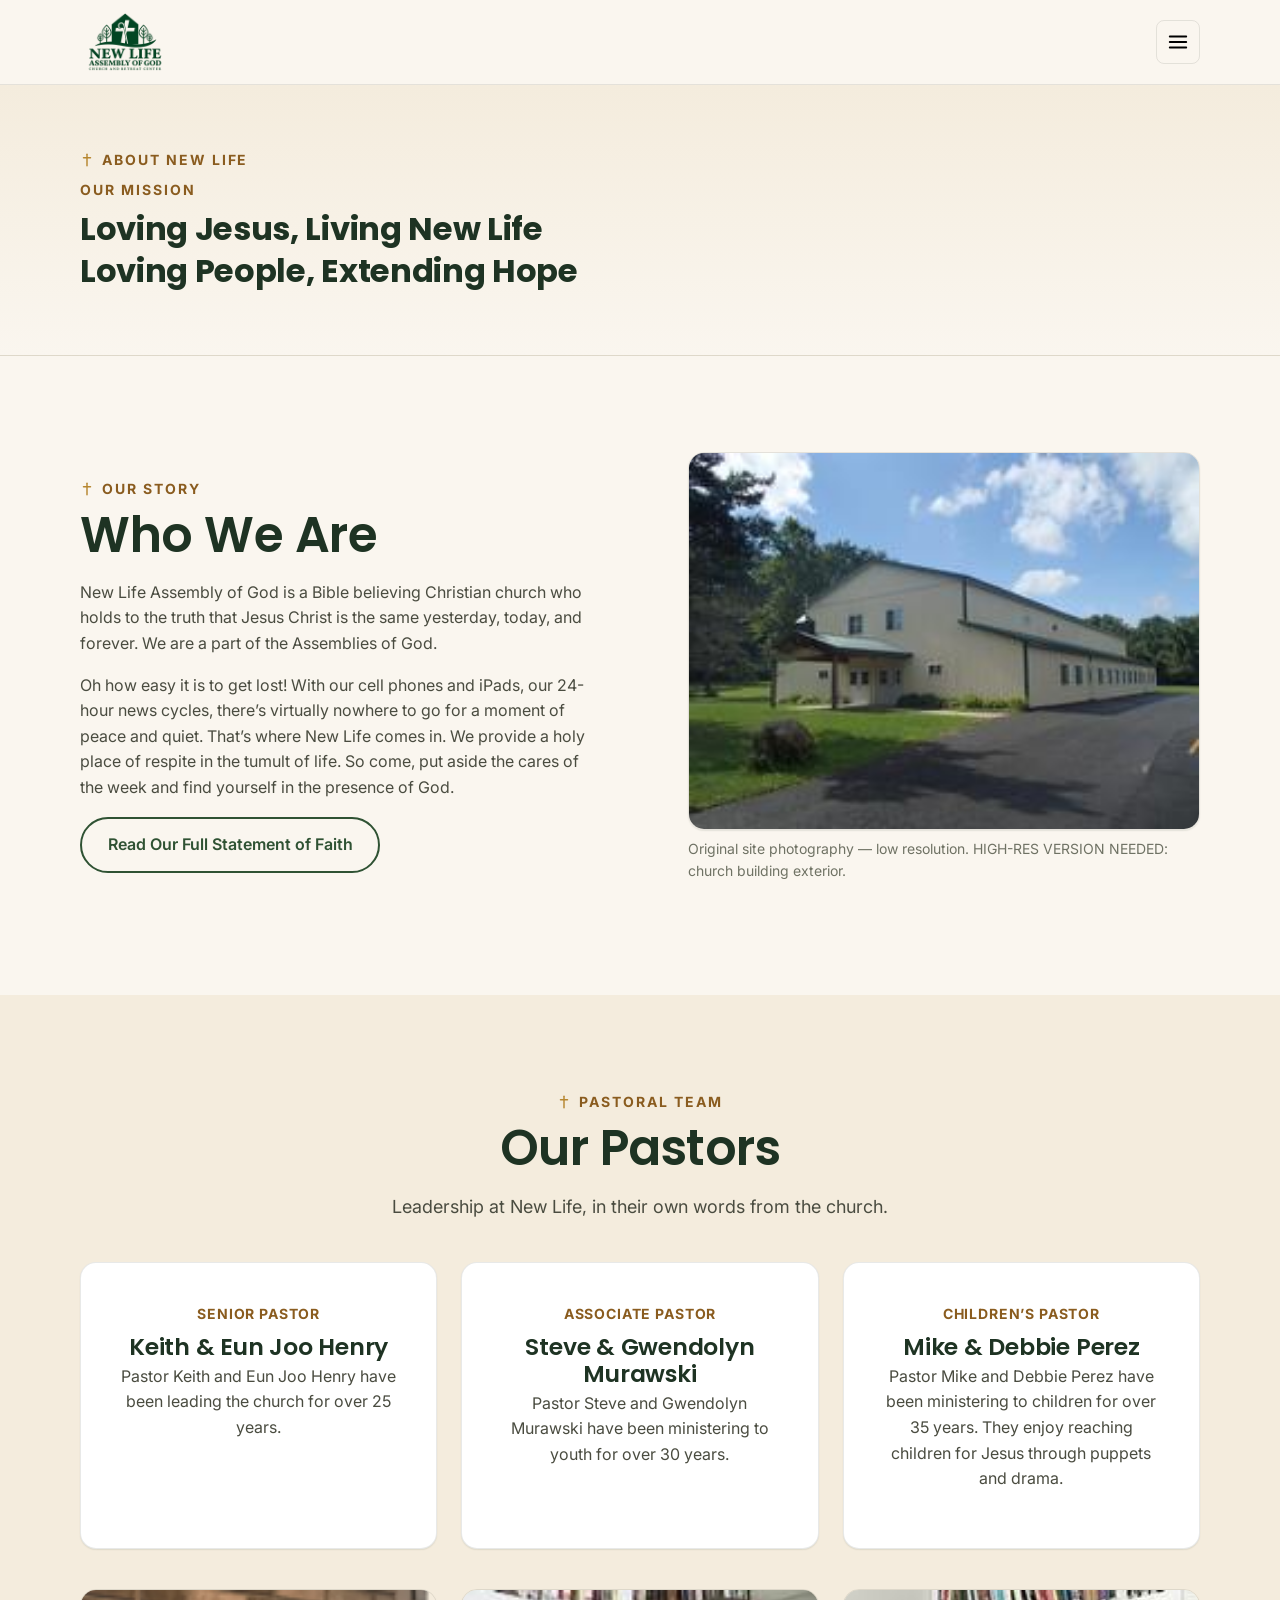
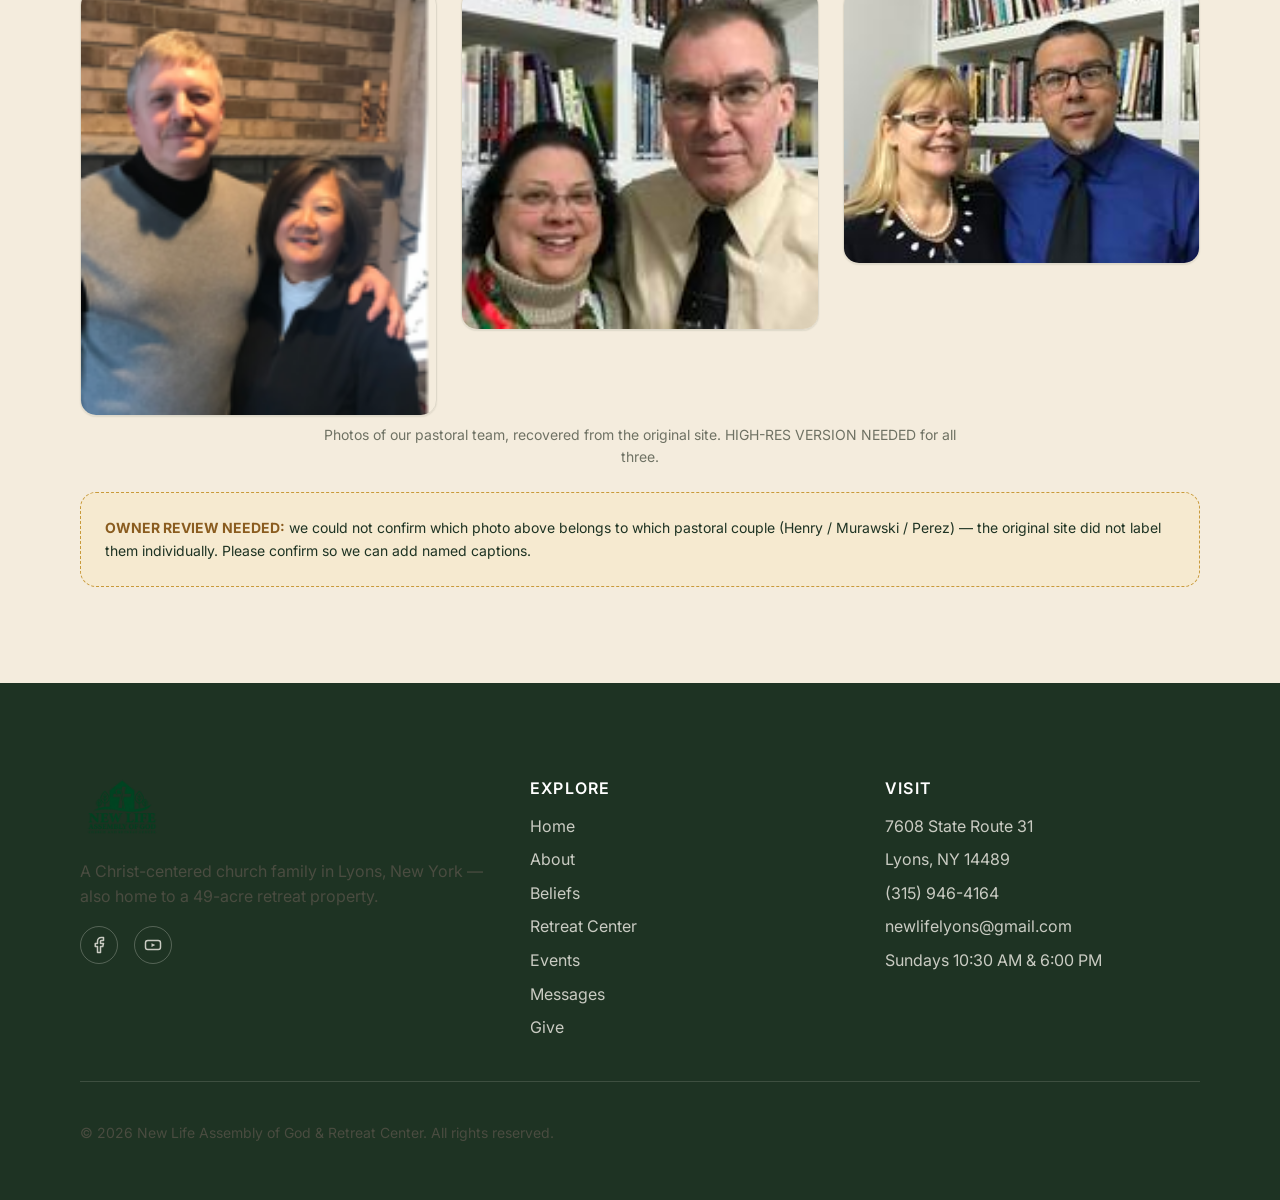
==== commit c693f47a: "Update official New Life mission statement Present the complete two-line mission consistently as one" ====
--- a/about.html
+++ b/about.html
@@ -58,8 +58,13 @@
   <section class="page-hero">
     <div class="container">
       <div class="eyebrow-row"><svg class="cross-icon" aria-hidden="true" viewBox="0 0 24 24" fill="none" stroke="currentColor" stroke-width="2.5" stroke-linecap="round"><path d="M12 2v20"/><path d="M6 8h12"/></svg><p class="eyebrow">About New Life</p></div>
-      <h1>Loving Jesus, Living New Life</h1>
-      <p class="lede">Loving People, Extending Hope.</p>
+      <div class="mission-statement">
+        <p class="mission-label">Our Mission</p>
+        <h1 class="mission-lines">
+          <span>Loving Jesus, Living New Life</span>
+          <span>Loving People, Extending Hope</span>
+        </h1>
+      </div>
     </div>
   </section>
 
--- a/assets/css/style.css
+++ b/assets/css/style.css
@@ -144,6 +144,45 @@
 .lede {
   font-size: var(--fs-500);
   color: var(--color-ink-700);
+}
+
+/* Official mission statement — both lines stay one connected unit */
+.mission-statement {
+  margin: 0 0 var(--space-md);
+}
+.mission-statement .mission-label {
+  display: block;
+  font-family: var(--font-body);
+  font-size: var(--fs-300);
+  font-weight: 700;
+  letter-spacing: 0.14em;
+  text-transform: uppercase;
+  color: var(--color-gold-800);
+  margin: 0 0 var(--space-2xs);
+}
+.mission-statement .mission-lines {
+  display: flex;
+  flex-direction: column;
+  gap: 0.12em;
+  margin: 0;
+  font-family: var(--font-display);
+  font-weight: 700;
+  font-size: var(--fs-700);
+  line-height: 1.2;
+  letter-spacing: -0.01em;
+  color: var(--color-forest-900);
+}
+.mission-statement .mission-lines > span {
+  display: block;
+}
+.mission-statement-hero {
+  margin-top: var(--space-sm);
+  margin-bottom: 0;
+}
+.mission-statement-hero .mission-lines {
+  font-size: var(--fs-600);
+  font-weight: 600;
+  color: var(--color-forest-800);
 }
 
 /* --- Buttons --- */
@@ -724,6 +763,27 @@
   box-shadow: var(--shadow-sm);
   border: 1px solid var(--color-border);
 }
+
+/* Homepage Our Story photo frame */
+.story-photo {
+  position: relative;
+  width: 100%;
+  aspect-ratio: 3 / 2;
+  border-radius: var(--radius-md);
+  overflow: hidden;
+  box-shadow: var(--shadow-sm);
+  border: 1px solid var(--color-border);
+  background: var(--color-cream-200);
+}
+.story-photo > img {
+  position: absolute;
+  inset: 0;
+  width: 100%;
+  height: 100%;
+  object-fit: cover;
+  object-position: center 42%;
+  display: block;
+}
 .avatar-photo {
   width: 140px;
   height: 140px;
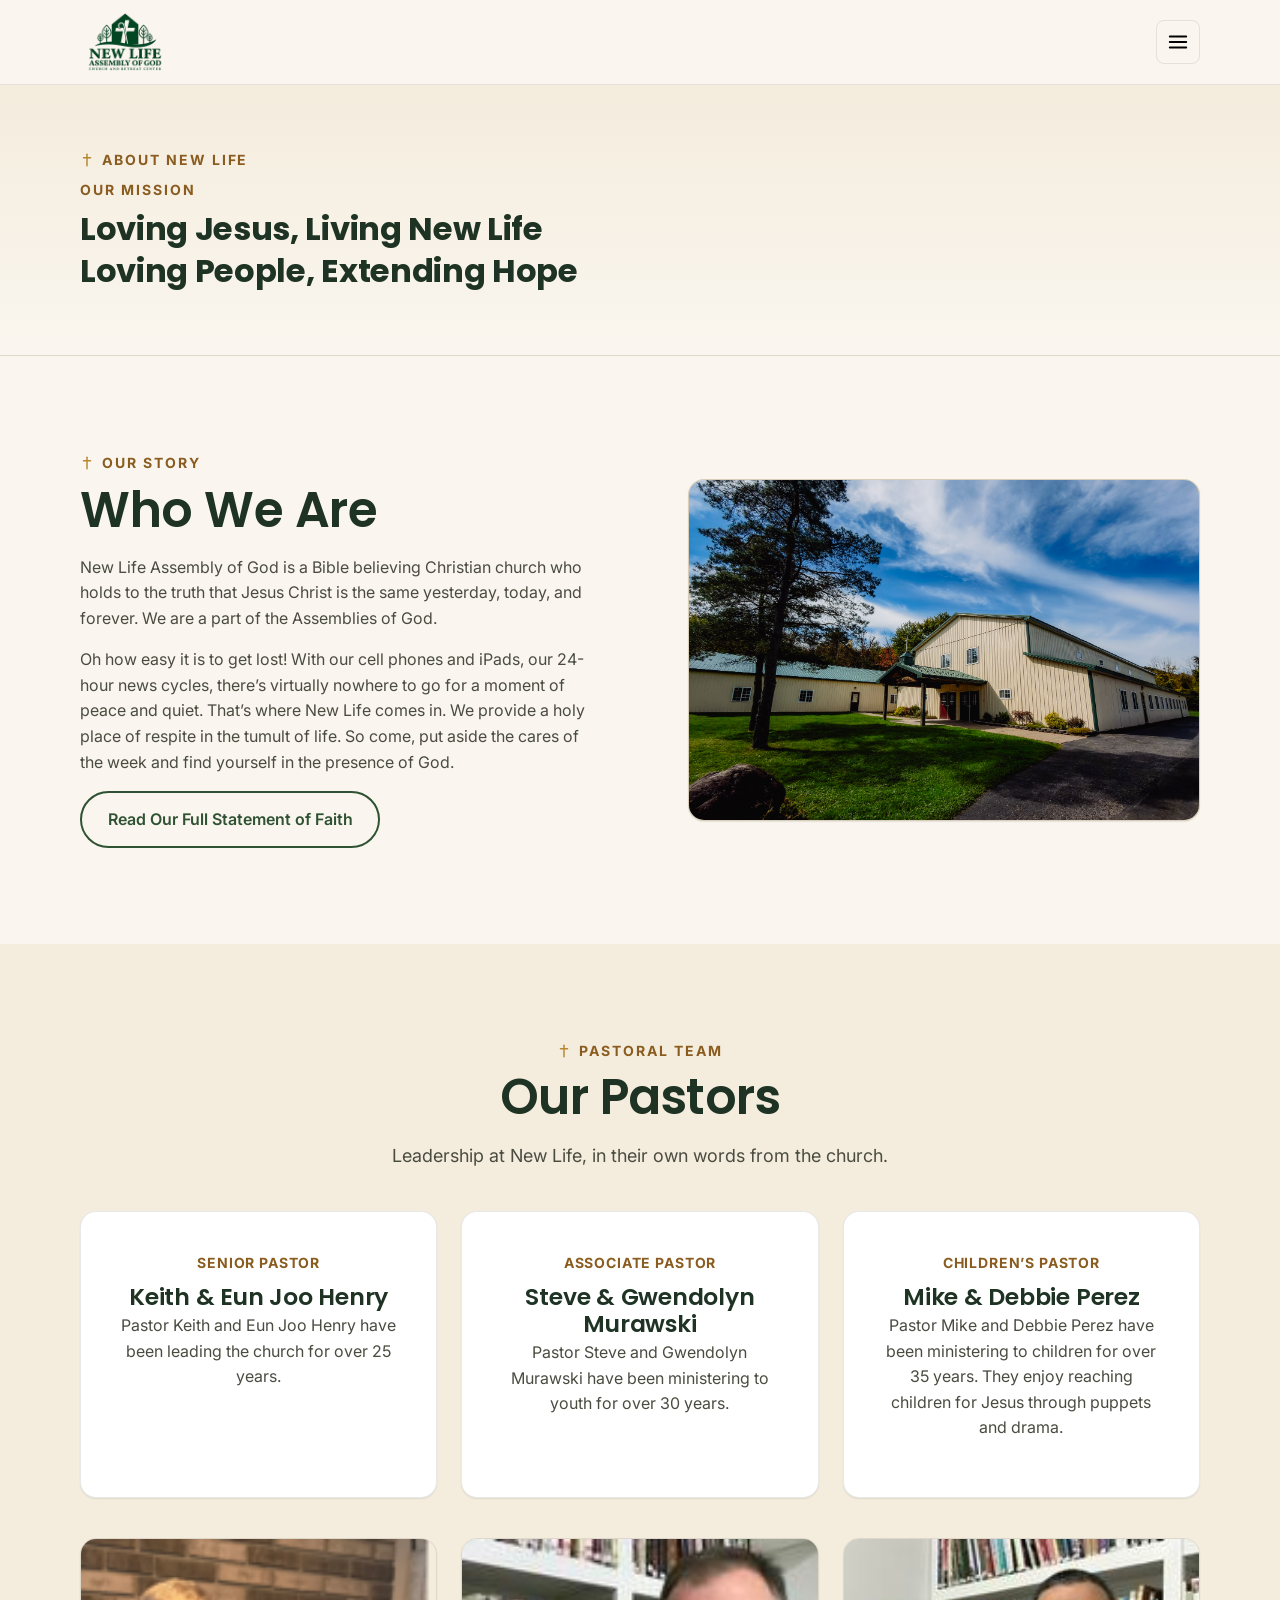
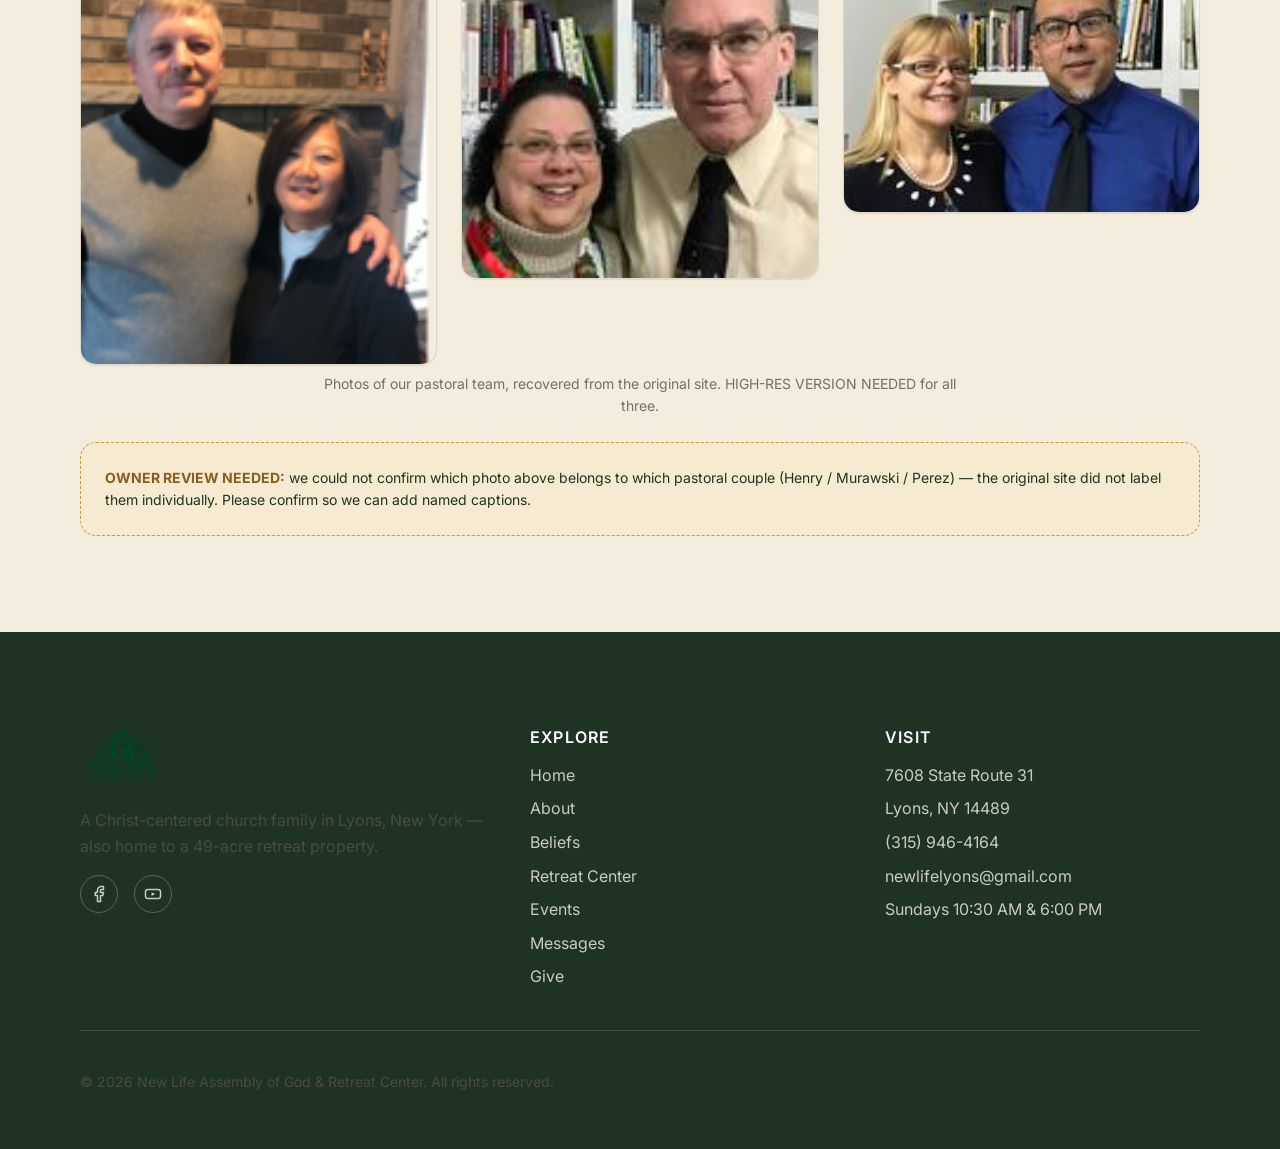
==== commit 81d96cf1: "Update About page photography Replace the low-resolution Who We Are church exterior with IMG_0327NLC" ====
--- a/about.html
+++ b/about.html
@@ -12,7 +12,7 @@
 <meta property="og:title" content="About Us | New Life Assembly of God & Retreat Center">
 <meta property="og:description" content="New Life Assembly of God is a Bible believing Christian church, part of the Assemblies of God, in Lyons, NY. Meet our pastoral team.">
 <meta property="og:url" content="https://newlifeaogandretreat.com/about.html">
-<meta property="og:image" content="assets/img/church-building-exterior.jpg">
+<meta property="og:image" content="assets/img/IMG_0327NLCL.JPG">
 <meta name="twitter:card" content="summary">
 
 <link rel="icon" href="assets/img/logo/logo.ico" sizes="any">
@@ -77,9 +77,15 @@
         <p>Oh how easy it is to get lost! With our cell phones and iPads, our 24-hour news cycles, there&rsquo;s virtually nowhere to go for a moment of peace and quiet. That&rsquo;s where New Life comes in. We provide a holy place of respite in the tumult of life. So come, put aside the cares of the week and find yourself in the presence of God.</p>
         <a class="btn btn-outline-dark" href="beliefs.html">Read Our Full Statement of Faith</a>
       </div>
-      <div>
-        <img class="real-photo" src="assets/img/church-building-exterior.jpg" alt="New Life Assembly of God church building exterior" width="228" height="168">
-        <p class="photo-note">Original site photography &mdash; low resolution. HIGH-RES VERSION NEEDED: church building exterior.</p>
+      <div class="story-photo about-who-photo">
+        <img
+          src="assets/img/IMG_0327NLCL.JPG"
+          alt="New Life Assembly of God church building exterior with steeple and autumn trees"
+          width="6800"
+          height="4533"
+          loading="lazy"
+          decoding="async"
+        >
       </div>
     </div>
   </section>
--- a/assets/css/style.css
+++ b/assets/css/style.css
@@ -784,6 +784,12 @@
   object-position: center 42%;
   display: block;
 }
+.homepage-retreat-photo > img {
+  object-position: center 58%;
+}
+.about-who-photo > img {
+  object-position: center 42%;
+}
 .avatar-photo {
   width: 140px;
   height: 140px;
@@ -979,3 +985,166 @@
 }
 .policy-return p { margin: 0; }
 .policy-return .btn { align-self: flex-start; }
+
+/* =========================================================
+   Retreat Center photo collage + lightbox
+   ========================================================= */
+.retreat-gallery-section {
+  background: var(--color-cream-50);
+}
+.retreat-collage {
+  display: grid;
+  gap: var(--space-sm);
+  grid-template-columns: 1fr;
+}
+.retreat-collage-item {
+  position: relative;
+  display: block;
+  width: 100%;
+  min-width: 0;
+  padding: 0;
+  margin: 0;
+  border: 0;
+  border-radius: var(--radius-md);
+  overflow: hidden;
+  background: var(--color-cream-200);
+  cursor: zoom-in;
+  aspect-ratio: 3 / 2;
+  box-shadow: var(--shadow-sm);
+}
+.retreat-collage-item img {
+  width: 100%;
+  height: 100%;
+  object-fit: cover;
+  object-position: center;
+  display: block;
+  transition: transform 280ms ease;
+}
+.retreat-collage-item:hover img,
+.retreat-collage-item:focus-visible img {
+  transform: scale(1.03);
+}
+.retreat-collage-item:focus-visible {
+  outline: 3px solid var(--color-gold-500);
+  outline-offset: 3px;
+}
+.retreat-collage-item[data-lightbox-index="1"] img { object-position: center 60%; }
+.retreat-collage-item[data-lightbox-index="2"] img { object-position: center 55%; }
+.retreat-collage-item[data-lightbox-index="6"] img { object-position: center 40%; }
+.retreat-collage-item[data-lightbox-index="7"] img { object-position: center 45%; }
+
+/* Tablet: two columns, hero/wide full-width */
+@media (min-width: 700px) {
+  .retreat-collage {
+    grid-template-columns: repeat(2, minmax(0, 1fr));
+    gap: var(--space-md);
+  }
+  .retreat-collage-hero,
+  .retreat-collage-wide {
+    grid-column: 1 / -1;
+    aspect-ratio: 2 / 1;
+  }
+}
+
+/* Desktop: editorial mosaic */
+@media (min-width: 1024px) {
+  .retreat-collage {
+    grid-template-columns: repeat(6, minmax(0, 1fr));
+    grid-template-areas:
+      "hero hero hero hero fire fire"
+      "hero hero hero hero lounge lounge"
+      "dining dining rec rec kitchen kitchen"
+      "gym gym gym gym volley volley"
+      "bunk1 bunk1 bunk1 bunk2 bunk2 bunk2";
+    gap: var(--space-md);
+  }
+  .retreat-collage-hero { grid-area: hero; aspect-ratio: auto; height: 100%; min-height: 0; }
+  .retreat-collage-item:nth-child(2) { grid-area: fire; }
+  .retreat-collage-item:nth-child(3) { grid-area: lounge; }
+  .retreat-collage-item:nth-child(4) { grid-area: dining; }
+  .retreat-collage-item:nth-child(5) { grid-area: rec; }
+  .retreat-collage-item:nth-child(6) { grid-area: kitchen; }
+  .retreat-collage-wide { grid-area: gym; aspect-ratio: 16 / 9; }
+  .retreat-collage-item:nth-child(8) { grid-area: volley; }
+  .retreat-collage-item:nth-child(9) { grid-area: bunk1; }
+  .retreat-collage-item:nth-child(10) { grid-area: bunk2; }
+}
+
+.lightbox[hidden] { display: none; }
+.lightbox {
+  position: fixed;
+  inset: 0;
+  z-index: 2000;
+  display: flex;
+  align-items: center;
+  justify-content: center;
+  padding: var(--space-md);
+}
+.lightbox-backdrop {
+  position: absolute;
+  inset: 0;
+  background: rgba(30, 51, 35, 0.82);
+}
+.lightbox-dialog {
+  position: relative;
+  z-index: 1;
+  width: min(1100px, 100%);
+  max-height: calc(100vh - 2rem);
+  display: flex;
+  align-items: center;
+  justify-content: center;
+}
+.lightbox-figure {
+  margin: 0;
+  width: 100%;
+  text-align: center;
+}
+.lightbox-figure img {
+  max-width: 100%;
+  max-height: calc(100vh - 7rem);
+  width: auto;
+  height: auto;
+  margin-inline: auto;
+  border-radius: var(--radius-md);
+  box-shadow: var(--shadow-lg);
+  background: var(--color-cream-100);
+}
+.lightbox-figure figcaption {
+  color: rgba(250, 246, 239, 0.9);
+  margin-top: var(--space-sm);
+  font-size: var(--fs-300);
+}
+.lightbox-close,
+.lightbox-nav {
+  position: absolute;
+  border: 0;
+  background: rgba(250, 246, 239, 0.92);
+  color: var(--color-forest-900);
+  cursor: pointer;
+  border-radius: 999px;
+  box-shadow: var(--shadow-sm);
+}
+.lightbox-close {
+  top: 0.5rem;
+  right: 0.5rem;
+  width: 44px;
+  height: 44px;
+  font-size: 1.75rem;
+  line-height: 1;
+  z-index: 2;
+}
+.lightbox-nav {
+  top: 50%;
+  transform: translateY(-50%);
+  width: 44px;
+  height: 44px;
+  font-size: 1.25rem;
+}
+.lightbox-prev { left: 0.25rem; }
+.lightbox-next { right: 0.25rem; }
+@media (max-width: 699px) {
+  .lightbox-prev { left: 0; }
+  .lightbox-next { right: 0; }
+  .lightbox-dialog { padding-inline: 2.5rem; }
+}
+body.lightbox-open { overflow: hidden; }
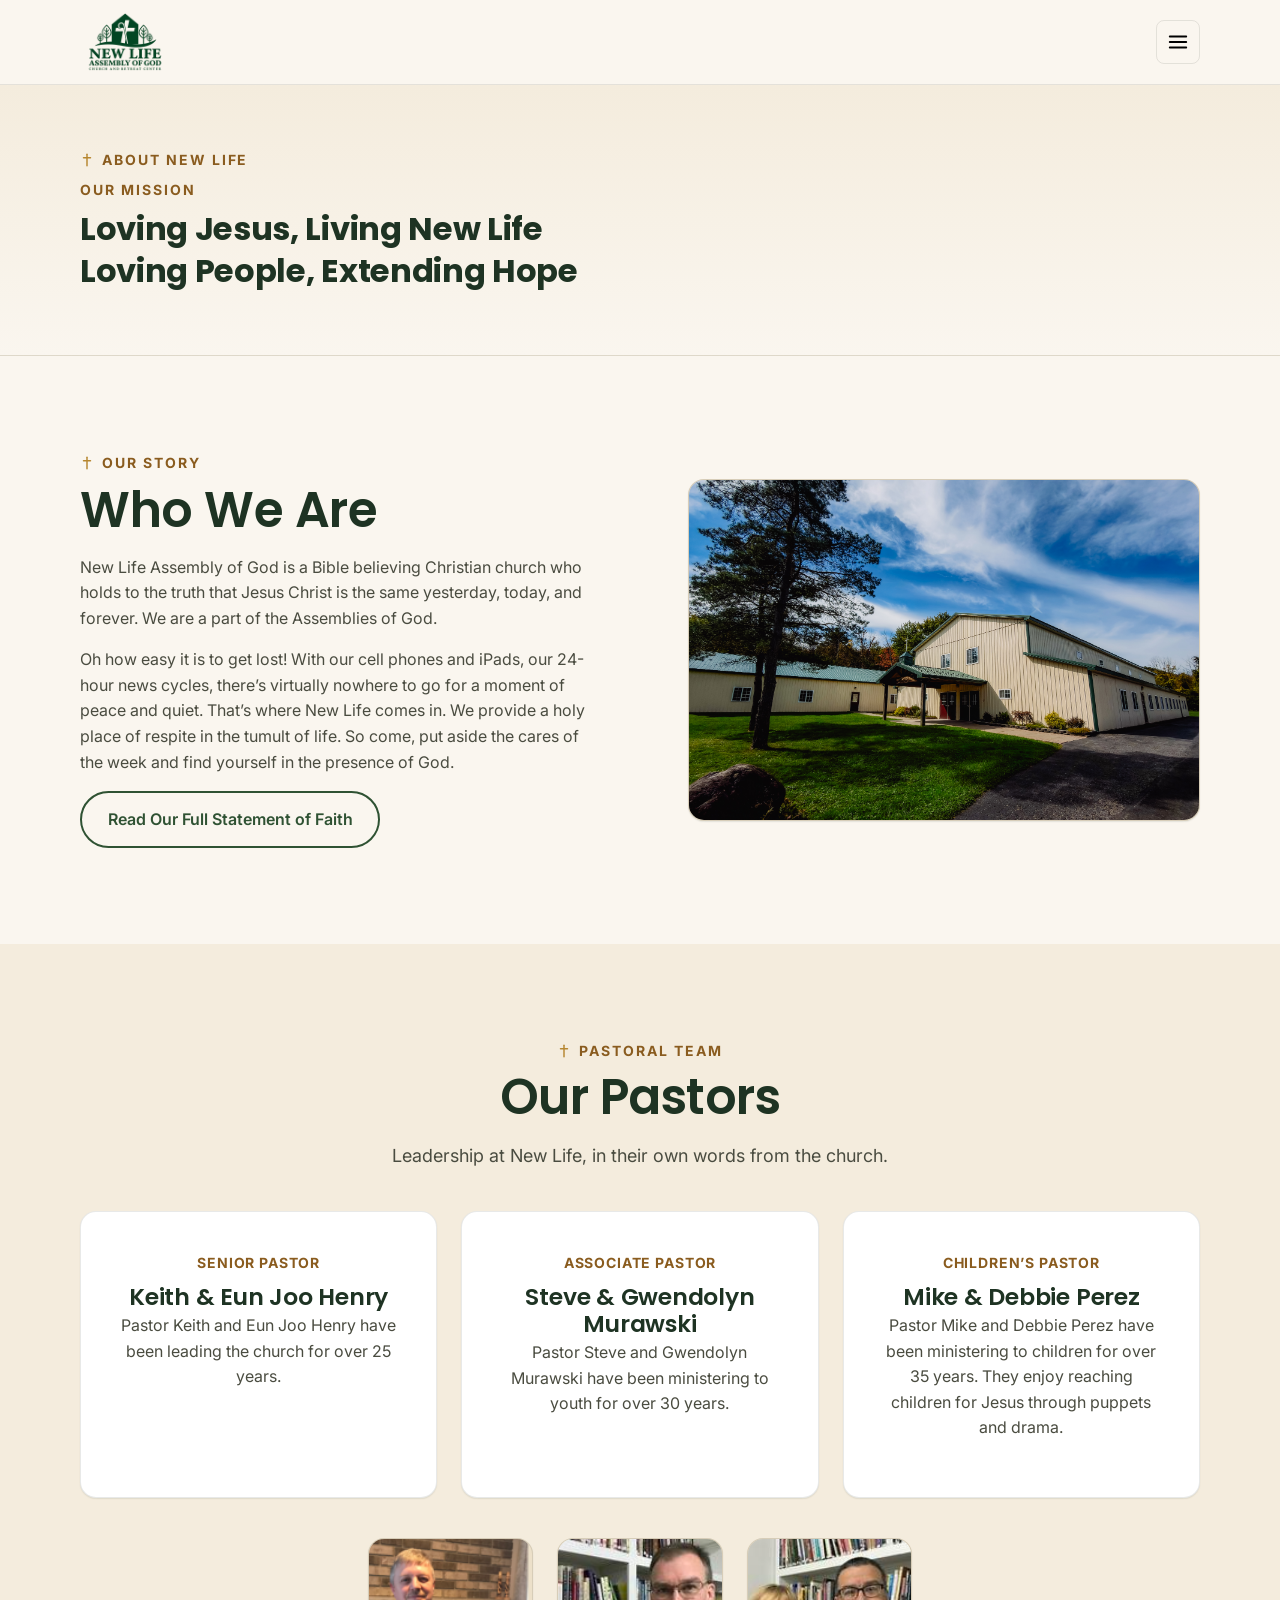
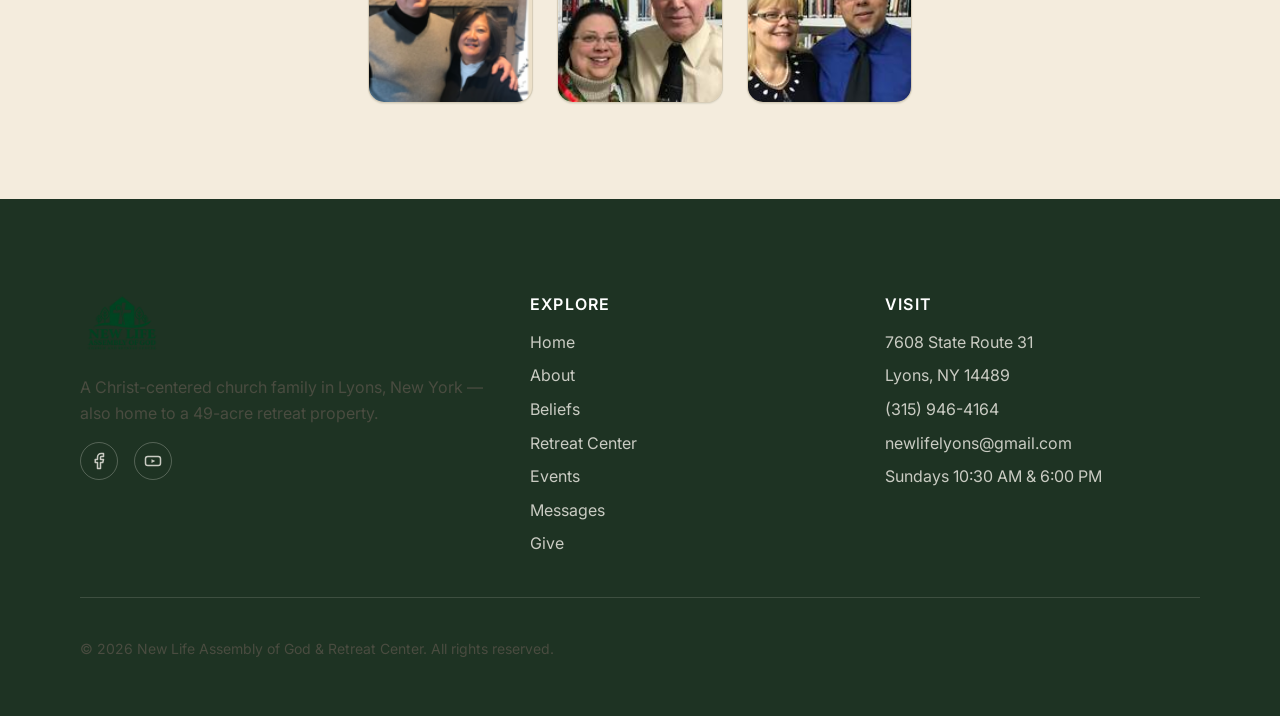
==== commit af0846dd: "Polish pastoral team photography Equalize pastoral photo cards, reduce display size, and remove publ" ====
--- a/about.html
+++ b/about.html
@@ -115,15 +115,16 @@
         </div>
       </div>
 
-      <div class="grid grid-3" style="margin-top: var(--space-lg);">
-        <img class="real-photo" src="assets/img/pastoral-team-1.png" alt="A pastoral couple from New Life Assembly of God" width="138" height="165">
-        <img class="real-photo" src="assets/img/pastoral-team-2.jpg" alt="A pastoral couple from New Life Assembly of God" width="151" height="144">
-        <img class="real-photo" src="assets/img/pastoral-team-3.jpg" alt="A pastoral couple from New Life Assembly of God" width="190" height="146">
-      </div>
-      <p class="photo-note" style="text-align:center; max-width: 40rem; margin-inline:auto;">Photos of our pastoral team, recovered from the original site. HIGH-RES VERSION NEEDED for all three.</p>
-
-      <div class="verify-note" style="margin-top: var(--space-md);">
-        <strong>OWNER REVIEW NEEDED:</strong> we could not confirm which photo above belongs to which pastoral couple (Henry / Murawski / Perez) &mdash; the original site did not label them individually. Please confirm so we can add named captions.
+      <div class="pastoral-photo-grid" aria-label="Pastoral team photographs">
+        <div class="pastoral-photo-card">
+          <img class="pastoral-photo pastoral-photo-1" src="assets/img/pastoral-team-1.png" alt="A pastoral couple from New Life Assembly of God" width="138" height="165" loading="lazy" decoding="async">
+        </div>
+        <div class="pastoral-photo-card">
+          <img class="pastoral-photo pastoral-photo-2" src="assets/img/pastoral-team-2.jpg" alt="A pastoral couple from New Life Assembly of God" width="151" height="144" loading="lazy" decoding="async">
+        </div>
+        <div class="pastoral-photo-card">
+          <img class="pastoral-photo pastoral-photo-3" src="assets/img/pastoral-team-3.jpg" alt="A pastoral couple from New Life Assembly of God" width="190" height="146" loading="lazy" decoding="async">
+        </div>
       </div>
     </div>
   </section>
--- a/assets/css/style.css
+++ b/assets/css/style.css
@@ -787,6 +787,15 @@
 .homepage-retreat-photo > img {
   object-position: center 58%;
 }
+.homepage-thanksgiving-photo > img {
+  object-position: center 40%;
+}
+.homepage-ministries-photo > img {
+  object-position: center 42%;
+}
+.property-section-photo > img {
+  object-position: center 45%;
+}
 .about-who-photo > img {
   object-position: center 42%;
 }
@@ -816,6 +825,41 @@
   text-transform: uppercase;
   letter-spacing: 0.06em;
   margin-bottom: var(--space-2xs);
+}
+
+/* Matching pastoral photo cards — kept modest due to source resolution */
+.pastoral-photo-grid {
+  display: grid;
+  grid-template-columns: repeat(3, minmax(0, 1fr));
+  gap: var(--space-md);
+  margin-top: var(--space-lg);
+  max-width: 34rem;
+  margin-inline: auto;
+}
+.pastoral-photo-card {
+  position: relative;
+  aspect-ratio: 1 / 1;
+  border-radius: var(--radius-md);
+  overflow: hidden;
+  background: var(--color-cream-200);
+  border: 1px solid var(--color-border);
+  box-shadow: var(--shadow-sm);
+}
+.pastoral-photo {
+  width: 100%;
+  height: 100%;
+  object-fit: cover;
+  display: block;
+}
+.pastoral-photo-1 { object-position: center 28%; }
+.pastoral-photo-2 { object-position: center 32%; }
+.pastoral-photo-3 { object-position: center 30%; }
+@media (max-width: 699px) {
+  .pastoral-photo-grid {
+    grid-template-columns: repeat(3, minmax(0, 1fr));
+    gap: var(--space-sm);
+    max-width: 22rem;
+  }
 }
 
 /* --- Statement of Faith list --- */
@@ -1148,3 +1192,231 @@
   .lightbox-dialog { padding-inline: 2.5rem; }
 }
 body.lightbox-open { overflow: hidden; }
+
+/* =========================================================
+   Events calendar (year → month → events)
+   ========================================================= */
+.events-featured-section {
+  background: var(--color-cream-50);
+}
+.events-featured-grid {
+  display: grid;
+  gap: var(--space-lg);
+  grid-template-columns: 1fr;
+}
+@media (min-width: 900px) {
+  .events-featured-grid {
+    grid-template-columns: 1.15fr 0.85fr;
+    align-items: stretch;
+  }
+}
+.event-feature-card,
+.event-card {
+  background: var(--color-white);
+  border: 1px solid var(--color-border);
+  border-radius: var(--radius-lg);
+  overflow: hidden;
+  box-shadow: var(--shadow-sm);
+  display: flex;
+  flex-direction: column;
+}
+.event-feature-media,
+.event-card-media {
+  position: relative;
+  overflow: hidden;
+  background: var(--color-cream-200);
+}
+.event-feature-media-landscape,
+.event-card-media-landscape {
+  aspect-ratio: 16 / 11;
+}
+.event-feature-media-portrait,
+.event-card-media-portrait {
+  aspect-ratio: 4 / 5;
+}
+.event-feature-media img,
+.event-card-media img {
+  width: 100%;
+  height: 100%;
+  object-fit: cover;
+  display: block;
+}
+.event-feature-media-landscape img,
+.event-card-media-landscape img {
+  object-position: center 40%;
+}
+.event-feature-media-portrait img,
+.event-card-media-portrait img {
+  object-position: center 30%;
+}
+.event-feature-body,
+.event-card-body {
+  padding: var(--space-md) var(--space-lg) var(--space-lg);
+  display: flex;
+  flex-direction: column;
+  gap: var(--space-2xs);
+  flex: 1;
+}
+.event-feature-body h3,
+.event-card-body h4 {
+  margin: 0;
+  color: var(--color-forest-900);
+}
+.event-feature-body p,
+.event-card-body p {
+  margin: 0;
+}
+.event-feature-body .btn,
+.event-card-body .btn {
+  margin-top: var(--space-sm);
+  align-self: flex-start;
+}
+.event-date-label {
+  margin: 0;
+  font-size: var(--fs-300);
+  font-weight: 700;
+  letter-spacing: 0.08em;
+  text-transform: uppercase;
+  color: var(--color-gold-800);
+}
+
+.events-year-head {
+  display: flex;
+  flex-wrap: wrap;
+  align-items: flex-end;
+  justify-content: space-between;
+  gap: var(--space-md);
+  margin-bottom: var(--space-xl);
+}
+.events-year-head h2 { margin-bottom: 0; }
+.events-month-nav {
+  display: flex;
+  flex-wrap: wrap;
+  gap: var(--space-2xs);
+}
+.events-month-nav a {
+  display: inline-flex;
+  align-items: center;
+  justify-content: center;
+  min-width: 3.25rem;
+  padding: 0.55em 0.9em;
+  border-radius: 999px;
+  border: 1px solid var(--color-border);
+  background: var(--color-white);
+  text-decoration: none;
+  font-weight: 700;
+  font-size: var(--fs-300);
+  letter-spacing: 0.06em;
+  text-transform: uppercase;
+  color: var(--color-forest-800);
+}
+.events-month-nav a:hover {
+  background: var(--color-gold-100);
+  border-color: var(--color-gold-200);
+}
+
+.events-month {
+  padding: var(--space-lg);
+  margin-bottom: var(--space-lg);
+  background: var(--color-white);
+  border: 1px solid var(--color-border);
+  border-radius: var(--radius-lg);
+  scroll-margin-top: 6rem;
+}
+.events-month-header {
+  margin-bottom: var(--space-md);
+}
+.events-month-header h3 {
+  margin-bottom: var(--space-2xs);
+}
+.events-month-header p {
+  margin: 0;
+  max-width: 40rem;
+}
+
+.sunday-schedule-note {
+  margin-bottom: var(--space-md);
+  padding: var(--space-sm) var(--space-md);
+  border-radius: var(--radius-md);
+  background: var(--color-cream-100);
+  border: 1px solid var(--color-border);
+  font-size: var(--fs-300);
+  color: var(--color-ink-700);
+}
+.sunday-list {
+  list-style: none;
+  margin: 0;
+  padding: 0;
+  display: flex;
+  flex-direction: column;
+  gap: var(--space-2xs);
+}
+.sunday-item {
+  display: grid;
+  grid-template-columns: 7.5rem 1fr;
+  gap: var(--space-sm);
+  align-items: start;
+  padding: var(--space-sm) 0;
+  border-bottom: 1px solid var(--color-border);
+}
+.sunday-item:last-child { border-bottom: 0; }
+.sunday-item time {
+  font-weight: 700;
+  color: var(--color-forest-800);
+  font-size: var(--fs-300);
+}
+.sunday-item h4 {
+  margin: 0 0 0.15em;
+  font-size: var(--fs-400);
+  font-family: var(--font-body);
+  font-weight: 700;
+}
+.sunday-item p {
+  margin: 0;
+  font-size: var(--fs-300);
+  color: var(--color-ink-500);
+}
+@media (max-width: 560px) {
+  .sunday-item {
+    grid-template-columns: 1fr;
+    gap: 0.2rem;
+  }
+}
+
+.event-card-featured {
+  display: grid;
+  grid-template-columns: 1fr;
+}
+@media (min-width: 800px) {
+  .event-card-featured {
+    grid-template-columns: 1.1fr 0.9fr;
+    align-items: stretch;
+  }
+  .event-card-featured .event-card-media-portrait {
+    aspect-ratio: auto;
+    min-height: 100%;
+  }
+  .event-card-featured .event-card-media-landscape {
+    aspect-ratio: auto;
+    min-height: 100%;
+  }
+}
+
+.homepage-event-feature {
+  display: grid;
+  gap: var(--space-lg);
+  align-items: center;
+  grid-template-columns: 1fr;
+}
+@media (min-width: 900px) {
+  .homepage-event-feature {
+    grid-template-columns: 1.05fr 0.95fr;
+    gap: var(--space-2xl);
+  }
+}
+.homepage-event-actions {
+  display: flex;
+  flex-wrap: wrap;
+  gap: var(--space-sm);
+  margin-top: var(--space-md);
+}
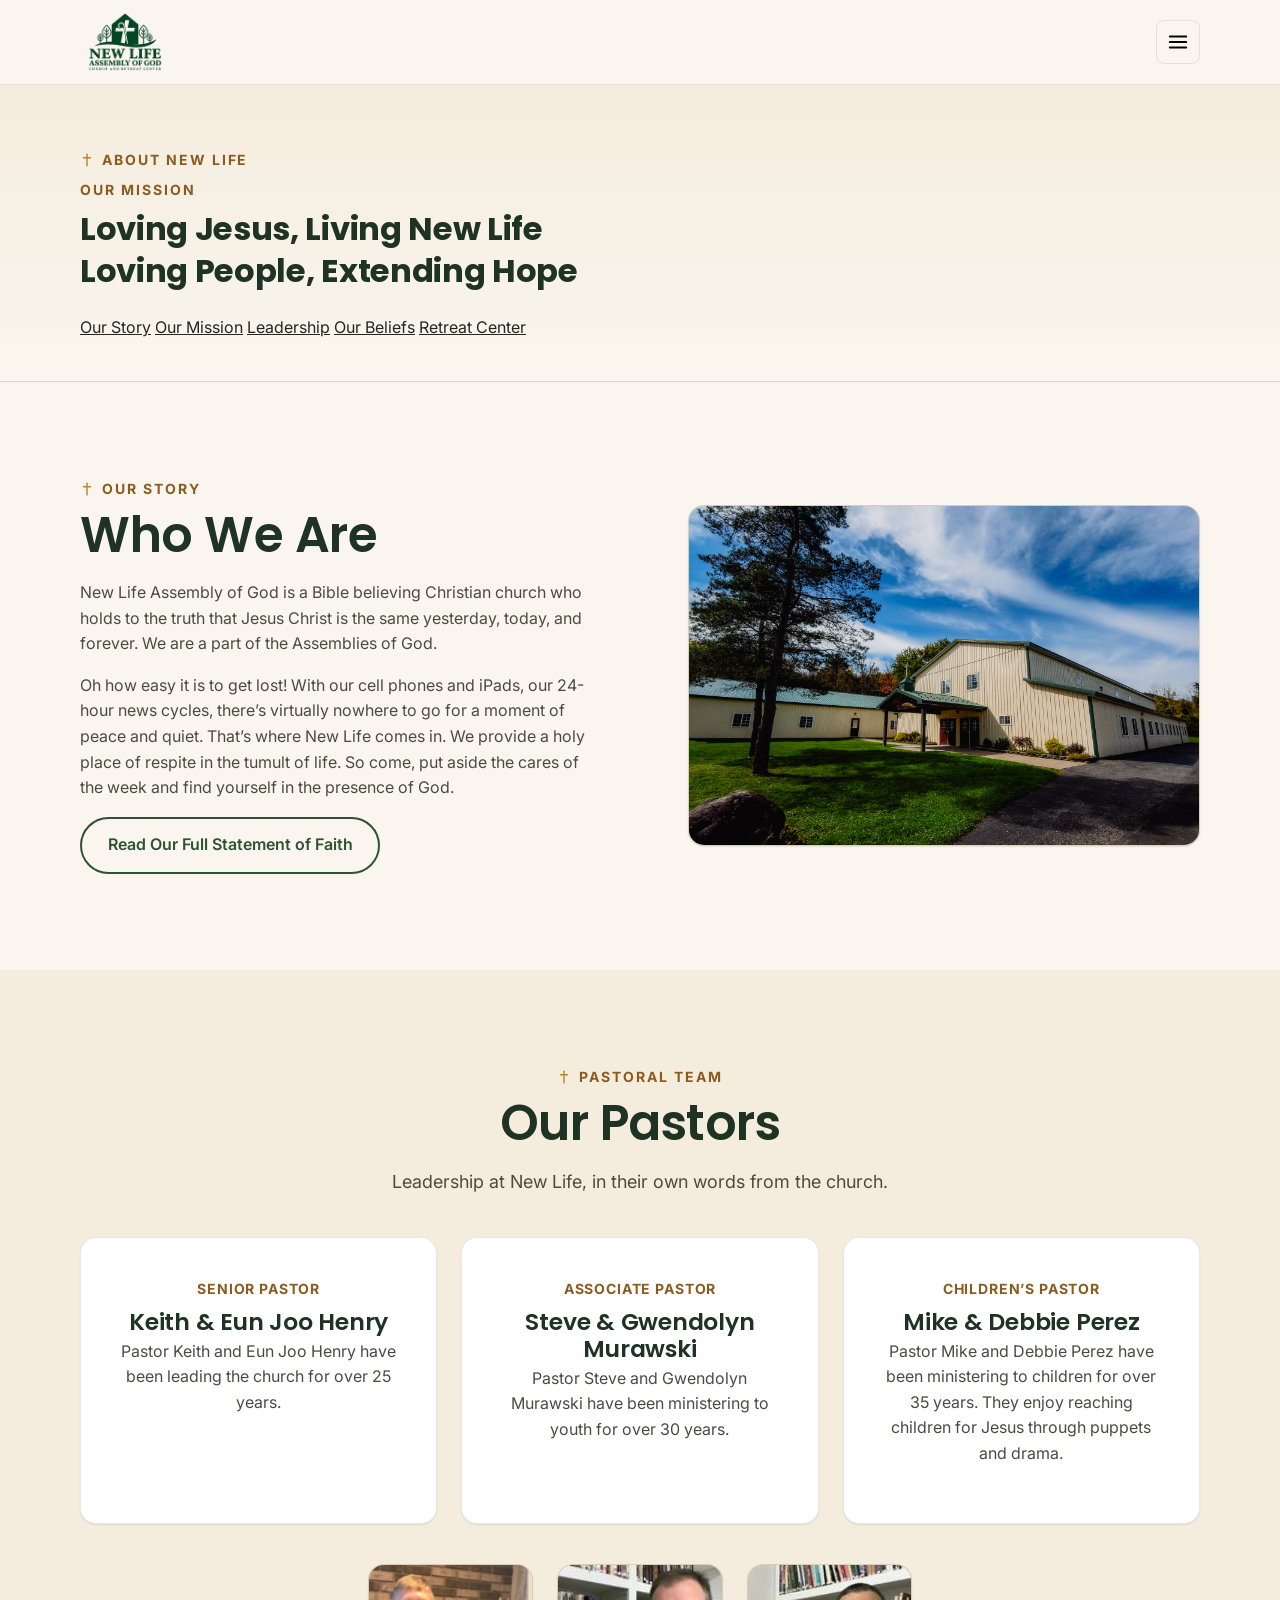
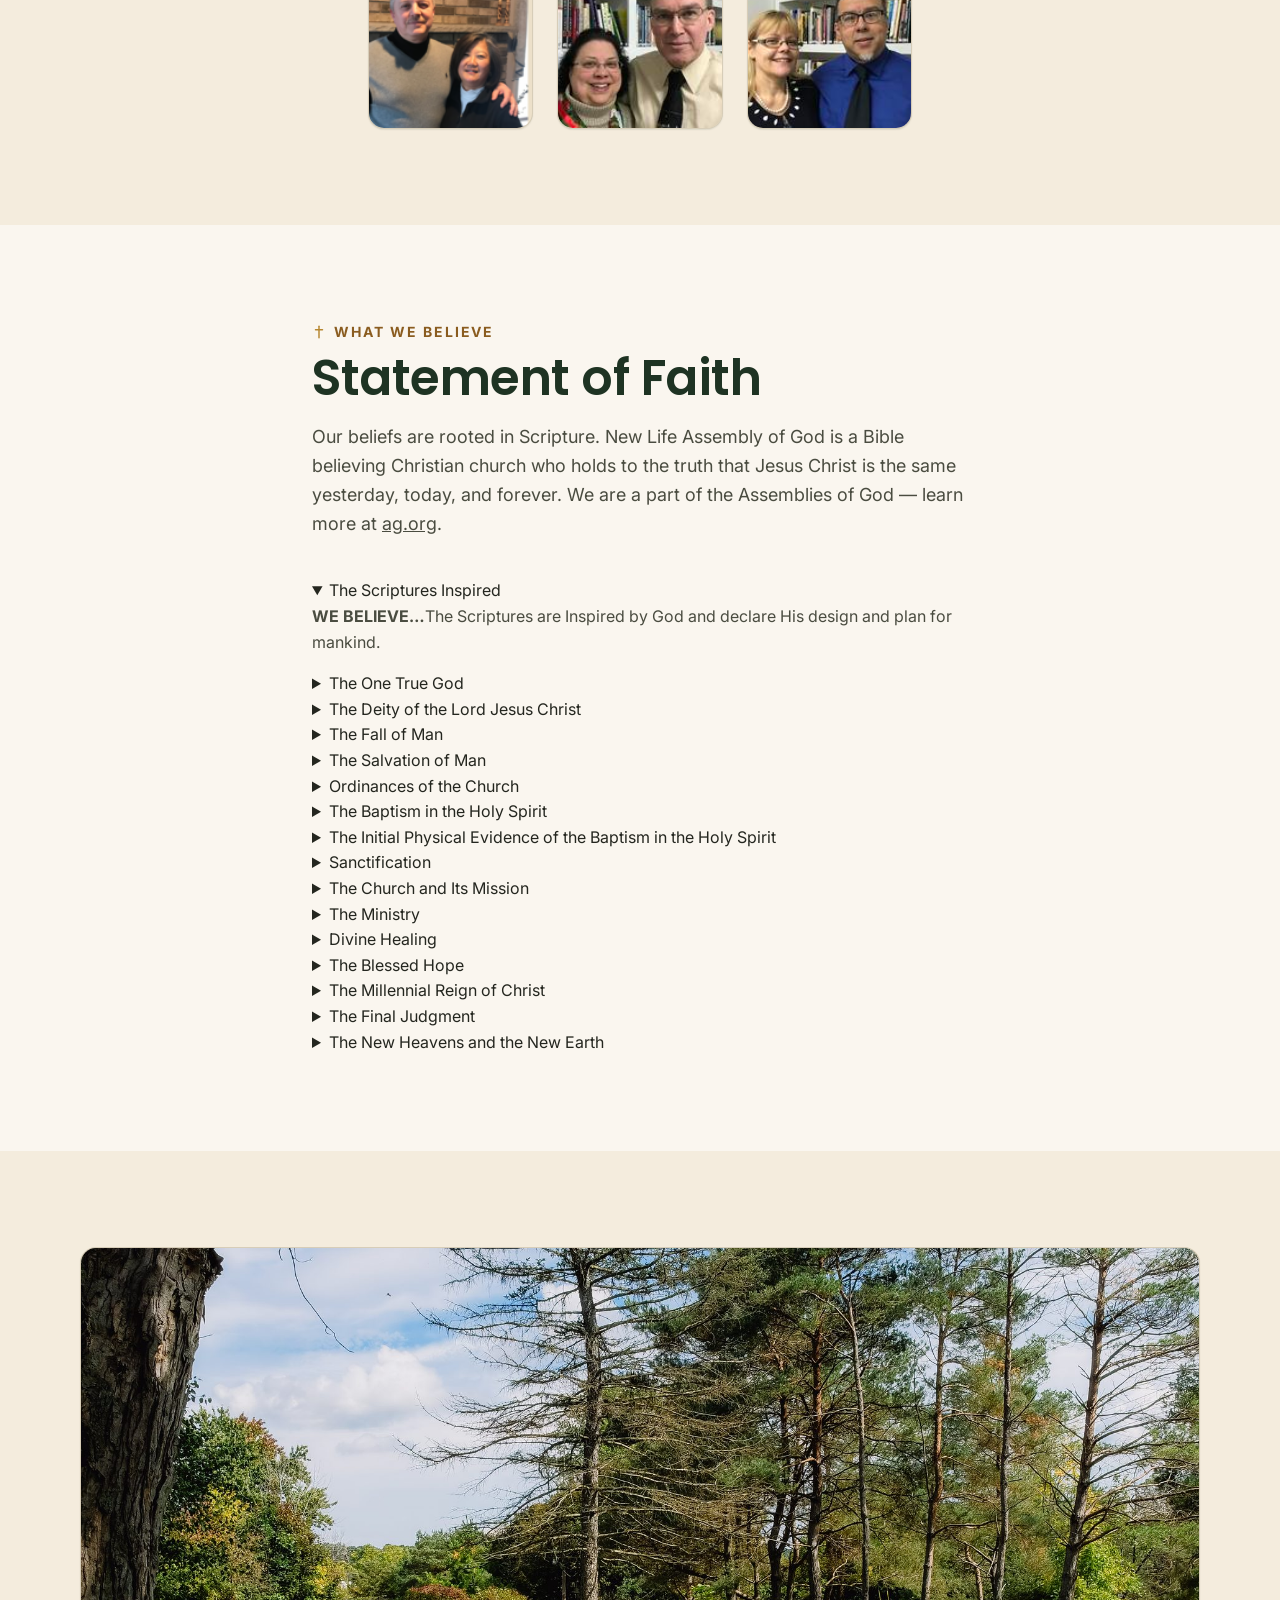
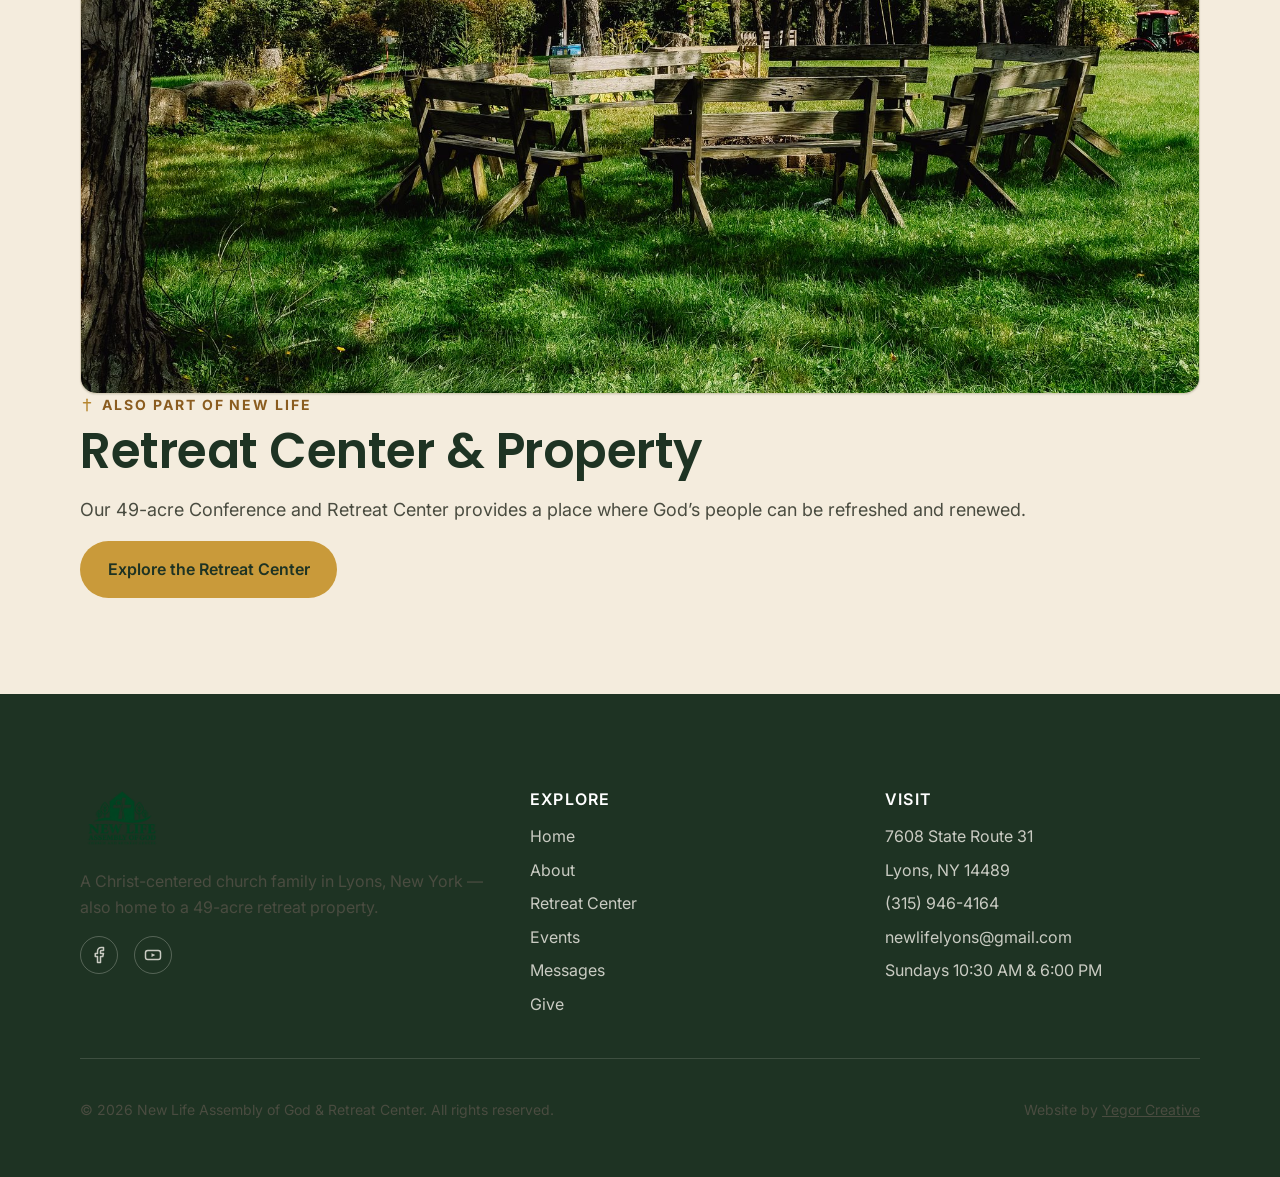
==== commit f8ea8072: "Improve footer contrast, favicon, About page, and AG News link Fix dark footer readability and add Y" ====
--- a/about.html
+++ b/about.html
@@ -4,18 +4,18 @@
 <meta charset="UTF-8">
 <meta name="viewport" content="width=device-width, initial-scale=1.0">
 <title>About Us | New Life Assembly of God & Retreat Center</title>
-<meta name="description" content="New Life Assembly of God is a Bible believing Christian church, part of the Assemblies of God, in Lyons, NY. Meet our pastoral team.">
+<meta name="description" content="Learn about New Life Assembly of God in Lyons, NY — our mission, story, pastoral team, Statement of Faith, and retreat center.">
 <link rel="canonical" href="https://newlifeaogandretreat.com/about.html">
 
 <meta property="og:type" content="website">
 <meta property="og:site_name" content="New Life Assembly of God &amp; Retreat Center">
 <meta property="og:title" content="About Us | New Life Assembly of God & Retreat Center">
-<meta property="og:description" content="New Life Assembly of God is a Bible believing Christian church, part of the Assemblies of God, in Lyons, NY. Meet our pastoral team.">
+<meta property="og:description" content="Learn about New Life Assembly of God in Lyons, NY — our mission, story, pastoral team, Statement of Faith, and retreat center.">
 <meta property="og:url" content="https://newlifeaogandretreat.com/about.html">
 <meta property="og:image" content="assets/img/IMG_0327NLCL.JPG">
 <meta name="twitter:card" content="summary">
 
-<link rel="icon" href="assets/img/logo/logo.ico" sizes="any">
+<link rel="icon" href="assets/img/logo/logo.ico?v=2" type="image/x-icon" sizes="any">
 <meta name="theme-color" content="#b6862f">
 
 <link rel="preconnect" href="https://fonts.googleapis.com">
@@ -41,7 +41,6 @@
     <nav class="primary-nav" id="primaryNav" aria-label="Primary">
       <ul>
         <li><a href="about.html" aria-current="page">About</a></li>
-        <li><a href="beliefs.html">Beliefs</a></li>
         <li><a href="retreat-center.html">Retreat Center</a></li>
         <li><a href="events.html">Events</a></li>
         <li><a href="messages.html">Messages</a></li>
@@ -55,7 +54,7 @@
 
 <main id="main">
 
-  <section class="page-hero">
+  <section class="page-hero" id="mission">
     <div class="container">
       <div class="eyebrow-row"><svg class="cross-icon" aria-hidden="true" viewBox="0 0 24 24" fill="none" stroke="currentColor" stroke-width="2.5" stroke-linecap="round"><path d="M12 2v20"/><path d="M6 8h12"/></svg><p class="eyebrow">About New Life</p></div>
       <div class="mission-statement">
@@ -65,17 +64,24 @@
           <span>Loving People, Extending Hope</span>
         </h1>
       </div>
-    </div>
-  </section>
-
-  <section>
+      <nav class="about-page-nav" aria-label="On this page">
+        <a href="#who-we-are">Our Story</a>
+        <a href="#mission">Our Mission</a>
+        <a href="#leadership">Leadership</a>
+        <a href="#beliefs">Our Beliefs</a>
+        <a href="#retreat">Retreat Center</a>
+      </nav>
+    </div>
+  </section>
+
+  <section id="who-we-are">
     <div class="container split">
       <div>
         <div class="eyebrow-row"><svg class="cross-icon" aria-hidden="true" viewBox="0 0 24 24" fill="none" stroke="currentColor" stroke-width="2.5" stroke-linecap="round"><path d="M12 2v20"/><path d="M6 8h12"/></svg><p class="eyebrow">Our Story</p></div>
         <h2>Who We Are</h2>
         <p>New Life Assembly of God is a Bible believing Christian church who holds to the truth that Jesus Christ is the same yesterday, today, and forever. We are a part of the Assemblies of God.</p>
         <p>Oh how easy it is to get lost! With our cell phones and iPads, our 24-hour news cycles, there&rsquo;s virtually nowhere to go for a moment of peace and quiet. That&rsquo;s where New Life comes in. We provide a holy place of respite in the tumult of life. So come, put aside the cares of the week and find yourself in the presence of God.</p>
-        <a class="btn btn-outline-dark" href="beliefs.html">Read Our Full Statement of Faith</a>
+        <a class="btn btn-outline-dark" href="#beliefs">Read Our Full Statement of Faith</a>
       </div>
       <div class="story-photo about-who-photo">
         <img
@@ -90,7 +96,7 @@
     </div>
   </section>
 
-  <section class="section-alt">
+  <section class="section-alt" id="leadership">
     <div class="container">
       <div class="section-head center">
         <div class="eyebrow-row" style="justify-content:center;"><svg class="cross-icon" aria-hidden="true" viewBox="0 0 24 24" fill="none" stroke="currentColor" stroke-width="2.5" stroke-linecap="round"><path d="M12 2v20"/><path d="M6 8h12"/></svg><p class="eyebrow">Pastoral Team</p></div>
@@ -128,6 +134,105 @@
       </div>
     </div>
   </section>
+
+  <section id="beliefs">
+    <div class="container" style="max-width: 46rem;">
+      <div class="section-head">
+        <div class="eyebrow-row"><svg class="cross-icon" aria-hidden="true" viewBox="0 0 24 24" fill="none" stroke="currentColor" stroke-width="2.5" stroke-linecap="round"><path d="M12 2v20"/><path d="M6 8h12"/></svg><p class="eyebrow">What We Believe</p></div>
+        <h2>Statement of Faith</h2>
+        <p class="lede">Our beliefs are rooted in Scripture. New Life Assembly of God is a Bible believing Christian church who holds to the truth that Jesus Christ is the same yesterday, today, and forever. We are a part of the Assemblies of God &mdash; learn more at <a href="https://ag.org" target="_blank" rel="noopener noreferrer">ag.org</a>.</p>
+      </div>
+
+      <div class="faith-accordion">
+        <details class="faith-item" open>
+          <summary>The Scriptures Inspired</summary>
+          <p><strong>WE BELIEVE&hellip;</strong>The Scriptures are Inspired by God and declare His design and plan for mankind.</p>
+        </details>
+        <details class="faith-item">
+          <summary>The One True God</summary>
+          <p><strong>WE BELIEVE&hellip;</strong>There is only One True God&mdash;revealed in three persons&hellip;Father, Son, and Holy Spirit (commonly known as the Trinity).</p>
+        </details>
+        <details class="faith-item">
+          <summary>The Deity of the Lord Jesus Christ</summary>
+          <p><strong>WE BELIEVE&hellip;</strong>In the Deity of the Lord Jesus Christ. As God&rsquo;s son Jesus was both human and divine.</p>
+        </details>
+        <details class="faith-item">
+          <summary>The Fall of Man</summary>
+          <p><strong>WE BELIEVE&hellip;</strong>Though originally good, Man Willingly Fell to Sin&mdash;ushering evil and death, both physical and spiritual, into the world.</p>
+        </details>
+        <details class="faith-item">
+          <summary>The Salvation of Man</summary>
+          <p><strong>WE BELIEVE&hellip;</strong>Every Person Can Have Restored Fellowship with God Through &lsquo;Salvation&rsquo; (trusting Christ, through faith and repentance, to be our personal Savior).</p>
+        </details>
+        <details class="faith-item">
+          <summary>Ordinances of the Church</summary>
+          <p><strong>WE BELIEVE&hellip;</strong>And practice two ordinances&mdash;(1) Water Baptism by Immersion after repenting of one&rsquo;s sins and receiving Christ&rsquo;s gift of salvation, and (2) Holy Communion (the Lord&rsquo;s Supper) as a symbolic remembrance of Christ&rsquo;s suffering and death for our salvation.</p>
+        </details>
+        <details class="faith-item">
+          <summary>The Baptism in the Holy Spirit</summary>
+          <p><strong>WE BELIEVE&hellip;</strong>The Baptism in the Holy Spirit is a Special Experience Following Salvation that empowers believers for witnessing and effective service, just as it did in New Testament times.</p>
+        </details>
+        <details class="faith-item">
+          <summary>The Initial Physical Evidence of the Baptism in the Holy Spirit</summary>
+          <p><strong>WE BELIEVE&hellip;</strong>The Initial Physical Evidence of the Baptism in the Holy Spirit is &lsquo;Speaking in Tongues,&rsquo; as experienced on the Day of Pentecost and referenced throughout Acts and the Epistles.</p>
+        </details>
+        <details class="faith-item">
+          <summary>Sanctification</summary>
+          <p><strong>WE BELIEVE&hellip;</strong>Sanctification Initially Occurs at Salvation and is not only a declaration that a believer is holy, but also a progressive lifelong process of separating from evil as believers continually draw closer to God and become more Christ like.</p>
+        </details>
+        <details class="faith-item">
+          <summary>The Church and Its Mission</summary>
+          <p><strong>WE BELIEVE&hellip;</strong>The Church has a Mission to seek and save all who are lost in sin. We believe &lsquo;the Church&rsquo; is the Body of Christ and consists of the people who, throughout time, have accepted God&rsquo;s offer of redemption (regardless of religious denomination) through the sacrificial death of His son Jesus Christ.</p>
+        </details>
+        <details class="faith-item">
+          <summary>The Ministry</summary>
+          <p><strong>WE BELIEVE&hellip;</strong>A Divinely Called and Scripturally Ordained Leadership Ministry Serves the Church. The Bible teaches that each of us under leadership must commit ourselves to reach others for Christ, to worship Him with other believers, and to build up or edify the body of believers&mdash;the Church.</p>
+        </details>
+        <details class="faith-item">
+          <summary>Divine Healing</summary>
+          <p><strong>WE BELIEVE&hellip;</strong>Divine Healing of the Sick is a Privilege for Christians Today and is provided for in Christ&rsquo;s atonement (His sacrificial death on the cross for our sins).</p>
+        </details>
+        <details class="faith-item">
+          <summary>The Blessed Hope</summary>
+          <p><strong>WE BELIEVE&hellip;</strong>In The Blessed Hope&mdash;When Jesus Raptures His Church Prior to His Return to Earth (the second coming). At this future moment in time all believers who have died will rise from their graves and will meet the Lord in the air, and Christians who are alive will be caught up with them, to be with the Lord forever.</p>
+        </details>
+        <details class="faith-item">
+          <summary>The Millennial Reign of Christ</summary>
+          <p><strong>WE BELIEVE&hellip;</strong>In The Millennial Reign of Christ when Jesus returns with His saints at His second coming and begins His benevolent rule over earth for 1,000 years. This millennial reign will bring the salvation of national Israel and the establishment of universal peace.</p>
+        </details>
+        <details class="faith-item">
+          <summary>The Final Judgment</summary>
+          <p><strong>WE BELIEVE&hellip;</strong>A Final Judgment Will Take Place for those who have rejected Christ. They will be judged for their sin and consigned to eternal punishment in a punishing lake of fire.</p>
+        </details>
+        <details class="faith-item">
+          <summary>The New Heavens and the New Earth</summary>
+          <p><strong>WE BELIEVE&hellip;</strong>And look forward to the perfect New Heavens and a New Earth that Christ is preparing for all people, of all time, who have accepted Him. We will live and dwell with Him there forever following His millennial reign on Earth. &lsquo;And so shall we forever be with the Lord!&rsquo;</p>
+        </details>
+      </div>
+    </div>
+  </section>
+
+  <section class="section-alt" id="retreat">
+    <div class="container split-narrow">
+      <div class="story-photo property-section-photo">
+        <img
+          src="assets/img/retreat/web/retreatCenter-08.jpg"
+          alt="Retreat Center gymnasium set up with a volleyball net"
+          width="1800"
+          height="1199"
+          loading="lazy"
+          decoding="async"
+        >
+      </div>
+      <div>
+        <div class="eyebrow-row"><svg class="cross-icon" aria-hidden="true" viewBox="0 0 24 24" fill="none" stroke="currentColor" stroke-width="2.5" stroke-linecap="round"><path d="M12 2v20"/><path d="M6 8h12"/></svg><p class="eyebrow">Also Part of New Life</p></div>
+        <h2>Retreat Center &amp; Property</h2>
+        <p class="lede">Our 49-acre Conference and Retreat Center provides a place where God&rsquo;s people can be refreshed and renewed.</p>
+        <a class="btn btn-primary" href="retreat-center.html">Explore the Retreat Center</a>
+      </div>
+    </div>
+  </section>
+
 </main>
 
 <footer class="site-footer">
@@ -136,13 +241,13 @@
       <div class="footer-col">
         <a class="brand" href="index.html">
           <img class="brand-logo" src="assets/img/logo/logo.png" alt="New Life Assembly of God Church and Retreat Center" width="1536" height="1024">
-    </a>
+        </a>
         <p style="margin-top: var(--space-sm);">A Christ-centered church family in Lyons, New York &mdash; also home to a 49-acre retreat property.</p>
         <div class="social-links">
-          <a href="https://www.facebook.com/pages/New-Life-Assembly-of-God-Lyons/845455338828085" target="_blank" rel="noopener" aria-label="New Life Assembly of God on Facebook">
+          <a href="https://www.facebook.com/pages/New-Life-Assembly-of-God-Lyons/845455338828085" target="_blank" rel="noopener noreferrer" aria-label="New Life Assembly of God on Facebook">
             <svg viewBox="0 0 24 24" fill="none" stroke="currentColor" stroke-width="2" stroke-linecap="round" stroke-linejoin="round"><path d="M18 2h-3a5 5 0 0 0-5 5v3H7v4h3v8h4v-8h3l1-4h-4V7a1 1 0 0 1 1-1h3Z"/></svg>
           </a>
-          <a href="https://www.youtube.com/channel/UCfI6z831PPhK5JsShmRE4Fg" target="_blank" rel="noopener" aria-label="New Life Assembly of God on YouTube">
+          <a href="https://www.youtube.com/channel/UCfI6z831PPhK5JsShmRE4Fg" target="_blank" rel="noopener noreferrer" aria-label="New Life Assembly of God on YouTube">
             <svg viewBox="0 0 24 24" fill="none" stroke="currentColor" stroke-width="2" stroke-linecap="round" stroke-linejoin="round"><rect x="2" y="6" width="20" height="12" rx="3"/><path d="M10 9.5v5l5-2.5Z" fill="currentColor" stroke="none"/></svg>
           </a>
         </div>
@@ -152,7 +257,6 @@
         <ul>
           <li><a href="index.html">Home</a></li>
           <li><a href="about.html">About</a></li>
-          <li><a href="beliefs.html">Beliefs</a></li>
           <li><a href="retreat-center.html">Retreat Center</a></li>
           <li><a href="events.html">Events</a></li>
           <li><a href="messages.html">Messages</a></li>
@@ -172,6 +276,7 @@
     </div>
     <div class="footer-bottom">
       <p>&copy; <span id="year"></span> New Life Assembly of God &amp; Retreat Center. All rights reserved.</p>
+      <p class="footer-credit">Website by <a href="https://yegorcreative.com" target="_blank" rel="noopener noreferrer">Yegor Creative</a></p>
     </div>
   </div>
 </footer>
--- a/assets/css/style.css
+++ b/assets/css/style.css
@@ -19,6 +19,7 @@
   --color-gold-700: #a06d1f;
   --color-gold-600: #b6862f;
   --color-gold-500: #c99a3a;
+  --color-gold-300: #dfc07a;
   --color-gold-200: #ecd8a8;
   --color-gold-100: #f6ead0;
   --color-cream-50: #faf6ef;
@@ -1420,3 +1421,277 @@
   gap: var(--space-sm);
   margin-top: var(--space-md);
 }
+
+/* Event detail enrichment (Thanksgiving / Christmas) */
+.event-badge {
+  display: inline-flex;
+  align-items: center;
+  width: fit-content;
+  margin: 0;
+  padding: 0.35em 0.75em;
+  border-radius: 999px;
+  background: var(--color-gold-100);
+  border: 1px solid var(--color-gold-200);
+  color: var(--color-gold-800);
+  font-size: var(--fs-300);
+  font-weight: 700;
+  letter-spacing: 0.06em;
+  text-transform: uppercase;
+}
+.event-detail {
+  display: flex;
+  flex-direction: column;
+  gap: var(--space-lg);
+  scroll-margin-top: 6rem;
+}
+.event-detail-hero {
+  display: grid;
+  gap: var(--space-md);
+  grid-template-columns: 1fr;
+}
+@media (min-width: 800px) {
+  .event-detail-hero {
+    grid-template-columns: 1.15fr 0.85fr;
+    align-items: stretch;
+  }
+  .event-detail-hero-christmas {
+    grid-template-columns: 0.85fr 1.15fr;
+  }
+}
+.event-detail-media {
+  border-radius: var(--radius-md);
+  overflow: hidden;
+  border: 1px solid var(--color-border);
+  box-shadow: var(--shadow-sm);
+  background: var(--color-cream-200);
+  aspect-ratio: 16 / 11;
+}
+.event-detail-media-portrait {
+  aspect-ratio: 4 / 5;
+}
+.event-detail-media img {
+  width: 100%;
+  height: 100%;
+  object-fit: cover;
+  display: block;
+}
+.event-detail-media:not(.event-detail-media-portrait) img {
+  object-position: center 40%;
+}
+.event-detail-media-portrait img {
+  object-position: center 30%;
+}
+.event-detail-intro h4 {
+  margin: 0 0 var(--space-2xs);
+}
+.event-detail-grid {
+  display: grid;
+  gap: var(--space-md);
+  grid-template-columns: 1fr;
+}
+@media (min-width: 800px) {
+  .event-detail-grid {
+    grid-template-columns: 1.3fr 0.7fr;
+    align-items: start;
+  }
+}
+.event-copy-block h5 {
+  margin: 0 0 var(--space-2xs);
+  font-size: var(--fs-500);
+}
+.event-copy-block p {
+  margin: 0 0 var(--space-md);
+}
+.scripture-quote {
+  margin: 0;
+  padding: var(--space-md);
+  border-left: 4px solid var(--color-gold-500);
+  background: var(--color-cream-100);
+  border-radius: 0 var(--radius-md) var(--radius-md) 0;
+}
+.scripture-quote p {
+  margin: 0 0 var(--space-2xs);
+  font-family: var(--font-display);
+  font-size: var(--fs-500);
+  color: var(--color-forest-900);
+  line-height: 1.35;
+}
+.scripture-quote cite {
+  font-style: normal;
+  font-size: var(--fs-300);
+  font-weight: 700;
+  letter-spacing: 0.04em;
+  color: var(--color-ink-500);
+}
+.registration-callout {
+  background: var(--color-forest-900);
+  color: var(--color-cream-50);
+  border-radius: var(--radius-md);
+  padding: var(--space-md) var(--space-lg);
+  box-shadow: var(--shadow-sm);
+}
+.registration-label {
+  margin: 0 0 var(--space-2xs);
+  font-size: var(--fs-300);
+  font-weight: 800;
+  letter-spacing: 0.12em;
+  text-transform: uppercase;
+  color: var(--color-gold-300);
+}
+/* Override global `p { color: ink-700 }` on dark panels */
+.registration-callout p {
+  margin: 0 0 var(--space-sm);
+  color: var(--color-cream-50);
+}
+.registration-phone {
+  margin: 0 !important;
+  padding-top: var(--space-sm);
+  border-top: 1px solid rgba(250, 246, 239, 0.18);
+  color: var(--color-cream-50);
+}
+.registration-phone-label {
+  display: block;
+  font-size: var(--fs-300);
+  font-weight: 700;
+  margin-bottom: 0.2em;
+  color: var(--color-cream-100);
+}
+.registration-phone-value {
+  display: block;
+  font-family: var(--font-display);
+  font-size: var(--fs-600);
+  font-weight: 700;
+  color: var(--color-white);
+  text-decoration: none;
+}
+a.registration-phone-value:hover {
+  text-decoration: underline;
+  color: var(--color-gold-300);
+}
+.testimony-callout {
+  background: linear-gradient(180deg, var(--color-forest-800) 0%, var(--color-forest-900) 100%);
+  color: var(--color-cream-50);
+  border-radius: var(--radius-lg);
+  padding: var(--space-lg);
+  box-shadow: var(--shadow-md);
+}
+.testimony-callout .eyebrow {
+  color: var(--color-gold-300);
+}
+.testimony-callout h5 {
+  margin: 0 0 var(--space-md);
+  color: var(--color-white);
+  font-size: var(--fs-600);
+}
+.testimony-stat {
+  display: flex;
+  flex-direction: column;
+  gap: 0.15em;
+  margin-bottom: var(--space-md);
+}
+.testimony-stat-number {
+  font-family: var(--font-display);
+  font-size: clamp(2.5rem, 6vw, 3.5rem);
+  font-weight: 800;
+  line-height: 1;
+  color: var(--color-gold-300);
+}
+.testimony-stat-label {
+  font-size: var(--fs-300);
+  font-weight: 700;
+  letter-spacing: 0.1em;
+  text-transform: uppercase;
+  color: var(--color-cream-100);
+}
+/* Override global `p { color: ink-700 }` inherited onto dark testimony copy */
+.testimony-callout > p {
+  margin: 0 0 var(--space-md);
+  max-width: 42rem;
+  color: var(--color-cream-50);
+}
+.scripture-quote-on-dark {
+  background: rgba(250, 246, 239, 0.12);
+  border-left-color: var(--color-gold-300);
+}
+.scripture-quote.scripture-quote-on-dark p {
+  color: var(--color-white);
+}
+.scripture-quote.scripture-quote-on-dark cite {
+  color: var(--color-cream-100);
+}
+
+/* Contact page photo + scripture */
+.contact-scripture {
+  max-width: 36rem;
+  margin: var(--space-md) 0;
+}
+.contact-intro-grid {
+  display: grid;
+  gap: var(--space-lg);
+  align-items: center;
+  grid-template-columns: 1fr;
+}
+@media (min-width: 900px) {
+  .contact-intro-grid {
+    grid-template-columns: 1.1fr 0.9fr;
+    gap: var(--space-2xl);
+  }
+}
+.contact-page-photo > img {
+  object-position: center 42%;
+}
+
+/* Live stream multilingual callout */
+.live-stream-card {
+  margin-top: var(--space-md);
+  background: var(--color-white);
+  border: 1px solid var(--color-border);
+  border-radius: var(--radius-lg);
+  box-shadow: var(--shadow-sm);
+  padding: var(--space-lg);
+  display: flex;
+  flex-direction: column;
+  gap: var(--space-md);
+  align-items: flex-start;
+}
+.live-stream-copy h3 {
+  margin: 0 0 var(--space-2xs);
+}
+.live-stream-copy p {
+  margin: 0 0 var(--space-sm);
+}
+.live-translation-label {
+  margin: var(--space-sm) 0 var(--space-2xs) !important;
+  font-size: var(--fs-300);
+  font-weight: 800;
+  letter-spacing: 0.1em;
+  text-transform: uppercase;
+  color: var(--color-gold-800);
+}
+.live-lang-badges {
+  list-style: none;
+  margin: 0 0 var(--space-sm);
+  padding: 0;
+  display: flex;
+  flex-wrap: wrap;
+  gap: var(--space-2xs);
+}
+.live-lang-badges li {
+  display: inline-flex;
+  align-items: center;
+  padding: 0.4em 0.85em;
+  border-radius: 999px;
+  background: var(--color-cream-100);
+  border: 1px solid var(--color-border);
+  color: var(--color-forest-800);
+  font-size: var(--fs-300);
+  font-weight: 700;
+}
+.live-translation-note {
+  margin: 0 !important;
+  font-size: var(--fs-300);
+  color: var(--color-ink-500);
+}
+.live-stream-card .btn {
+  align-self: flex-start;
+}
